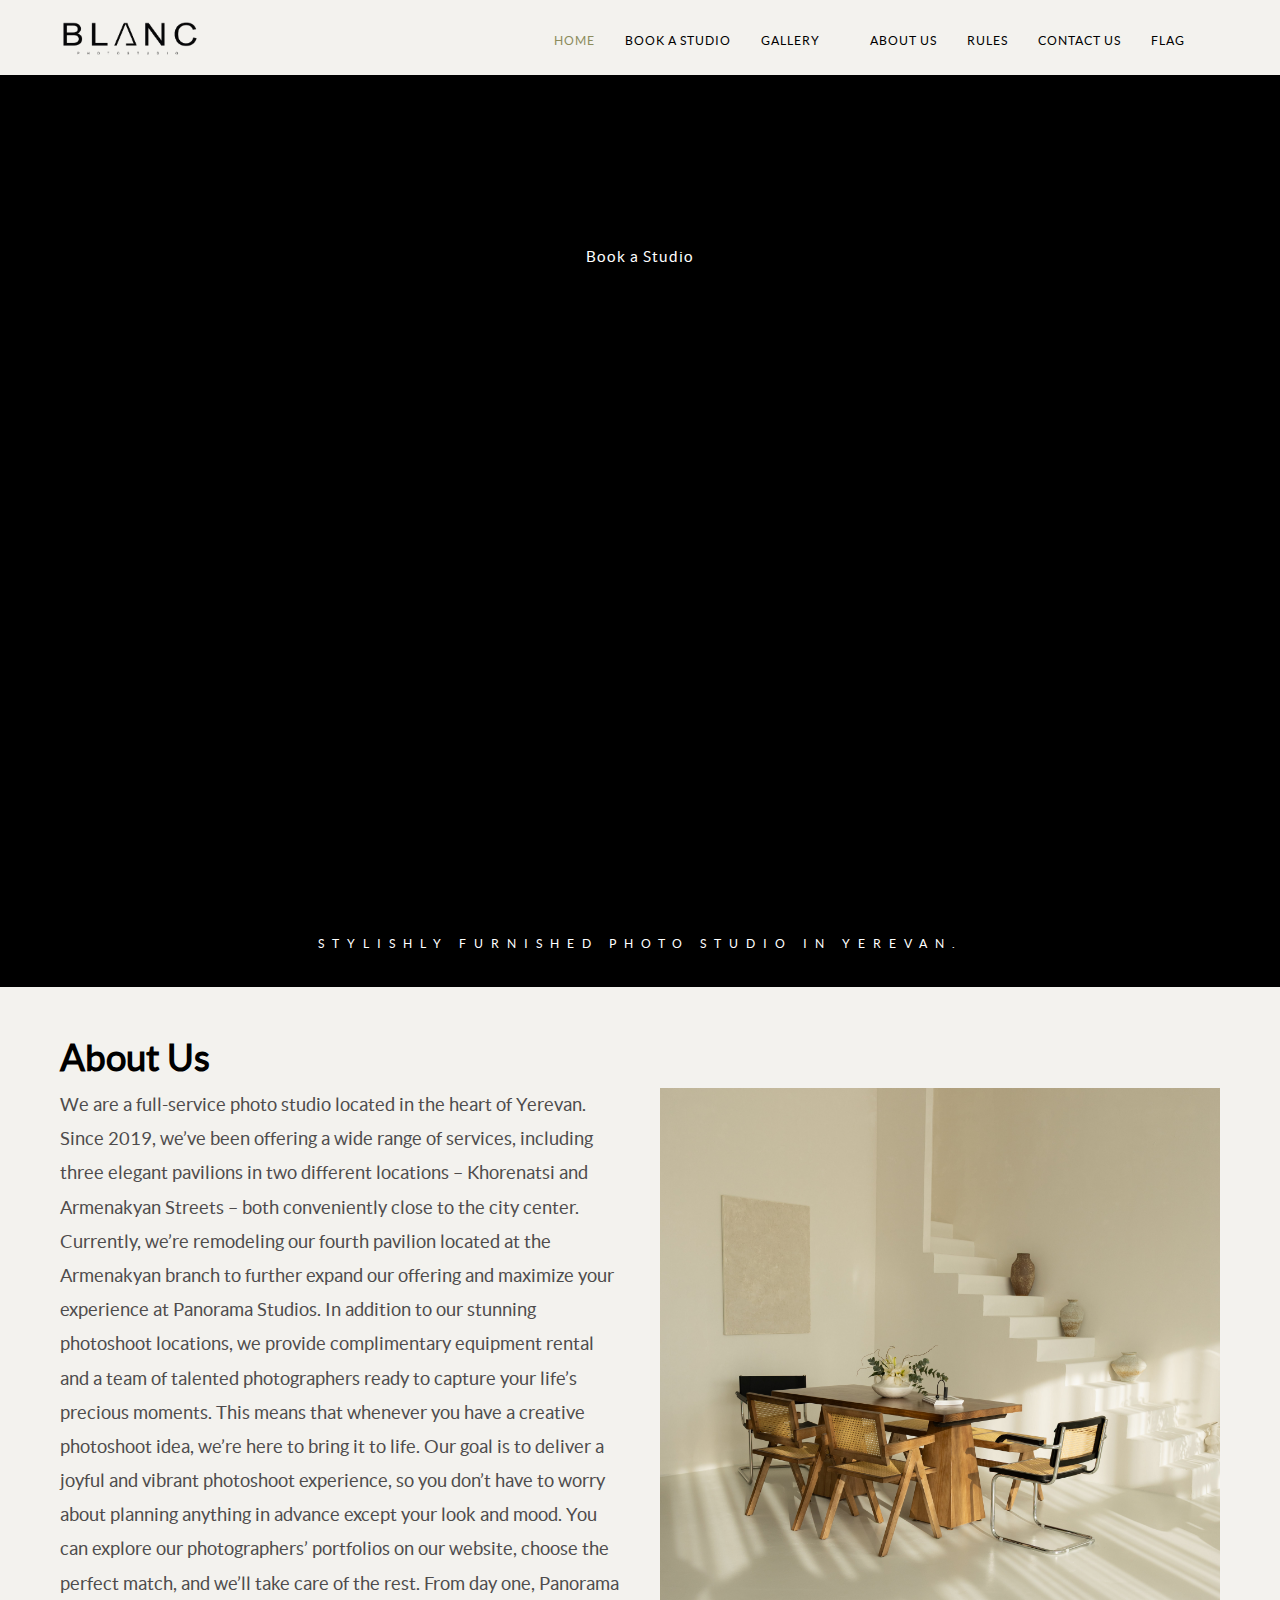
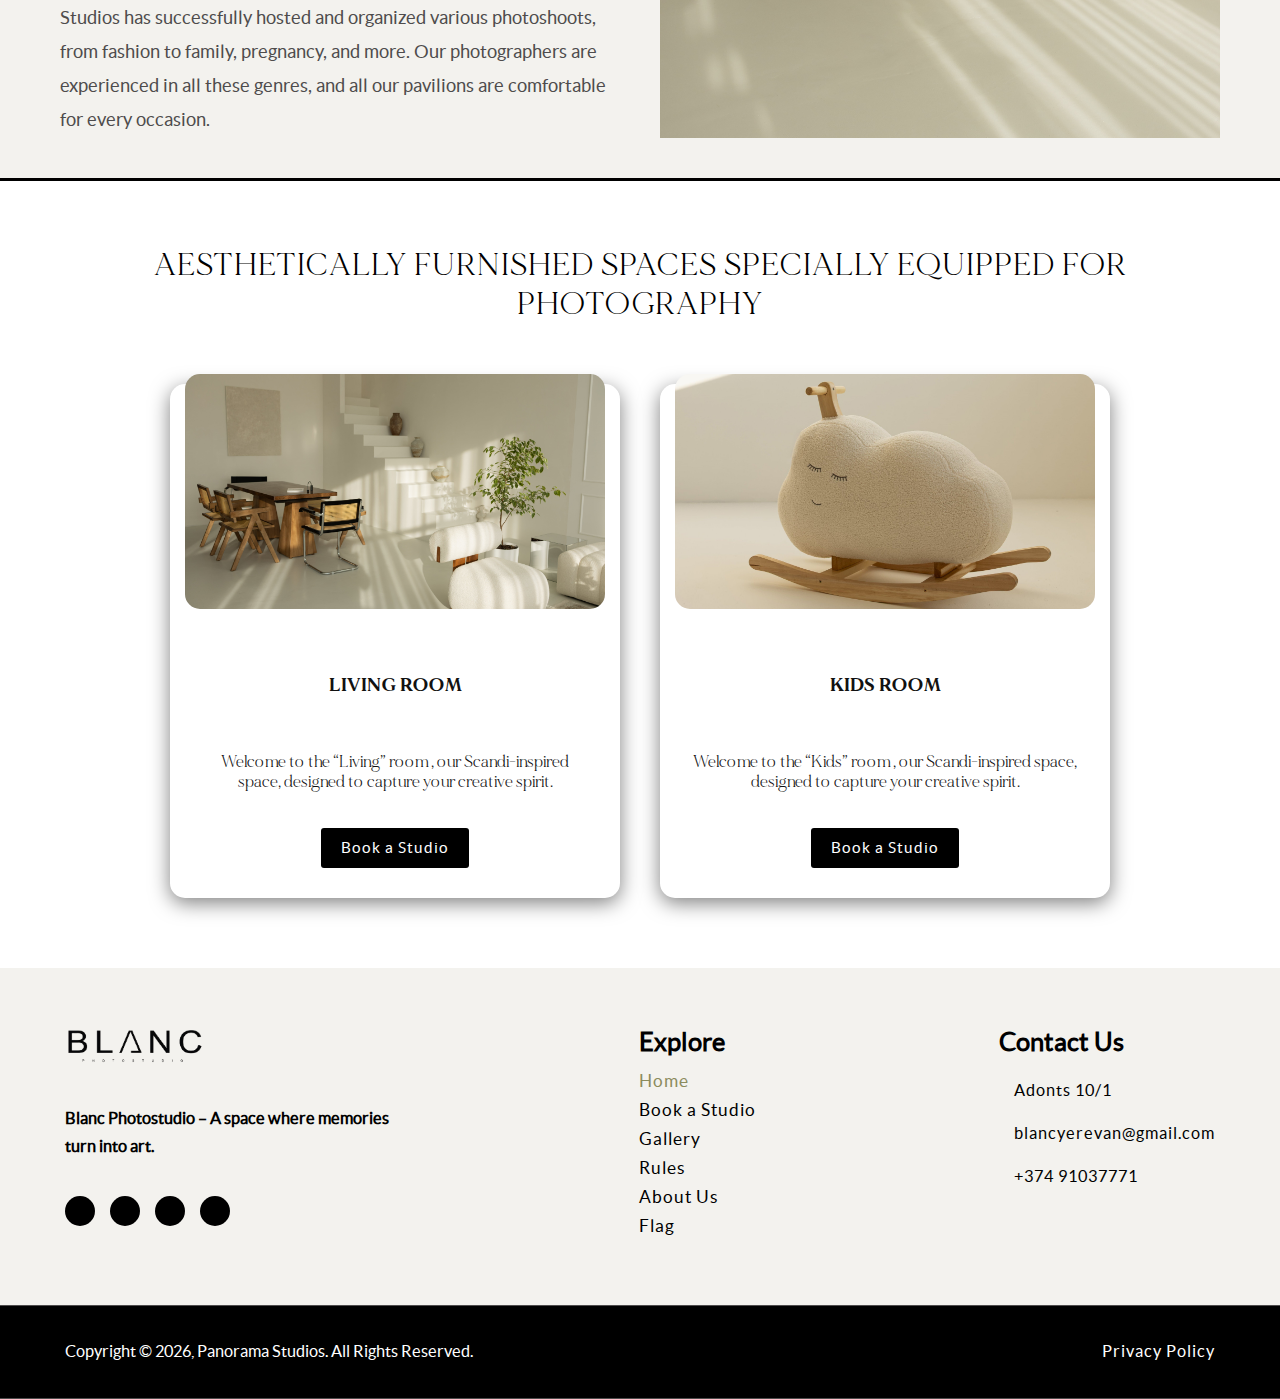
==== studio1/index.html @ a1f5270f "update" ====
<!DOCTYPE html>
<html lang="en">

<head>
  <meta charset="UTF-8">
  <meta name="viewport" content="width=device-width, initial-scale=1.0">
  <link rel="icon" type="image/png" href="Img/favicon-96x96.png" sizes="96x96" />
<link rel="icon" type="image/svg+xml" href="Img/favicon.svg" />
<link rel="icon" href="Img/favicon.ico" />
<link rel="shortcut icon" href="Img/logo.jpeg" type="image/x-icon">
<link rel="apple-touch-icon" sizes="180x180" href="Img/apple-touch-icon.png" />
<link rel="manifest" href="Img/site.webmanifest" />
  <link rel="stylesheet" href="https://cdnjs.cloudflare.com/ajax/libs/font-awesome/6.6.0/css/all.min.css"
    integrity="sha512-Kc323vGBEqzTmouAECnVceyQqyqdsSiqLQISBL29aUW4U/M7pSPA/gEUZQqv1cwx4OnYxTxve5UMg5GT6L4JJg=="
    crossorigin="anonymous" referrerpolicy="no-referrer" />
  <link rel="stylesheet" href="./Css/modal.css">
  <link rel="stylesheet" href="./Css/style.css">
  <link rel="stylesheet" href="./Css/media.css">
    <title>Blanc Studio</title>
</head>

<body>
  <header class="container-header">
    <div class="container container-header__container">
      <a class="logo" href="index.html">
        <img src="Img/logo-rm.png" alt="logo" width="200" height="35">
      </a>
      <nav class="navbar">
        <ul class="list-reset menu-ul">
          <li><a href="index.html" class="menu-link home"><span data-lang="arm">Գլխավոր</span><span
                data-lang="ru">Главная</span><span data-lang="en">Home</span></a></li>
          <li><a class="btn-reset modal-btn menu-link" data-graph-animation="custom" data-graph-path="first">
              <span data-lang="arm">Ամրագրել</span><span data-lang="ru">Забронировать Студию</span><span
                data-lang="en">Book a Studio</span></a></li>
          <div class="menu-link-hover" id="menu-link-hover">
            <div class="pavilions-a-i" id="pavilions-a-i">
              <a href="index.html#studios" class="menu-link menu-link-pavilions">
                <span data-lang="arm">Սրահներ</span><span data-lang="ru">Галерея</span><span
                  data-lang="en">Gallery</span>
                <i class="fa-solid fa-angle-down down" id="down"></i>
              </a>
              <i class="fa-solid fa-angle-down downmedia" id="downmediapavilions" onclick="myFunction()"></i>
            </div>
            <ul class="pavilions-content list-reset" id="pavilions-content">
              <li><a href="studio1.html" class="pavilions-services"><span
                    data-lang="arm">Լիվինգ ռում</span><span data-lang="ru">Living комната</span><span
                    data-lang="en">Living room</span></a>
              </li>
              <li><a href="studio2.html" class="pavilions-services"><span data-lang="arm">Կիդս ռում</span><span
                    data-lang="ru">Kids комната</span><span data-lang="en">Kids room</span></a></li>
            </ul>
          </div>
          </li>
          <li><a href="#about" class="menu-link">
              <span data-lang="arm">Մեր մասին</span><span data-lang="ru">О нас</span><span data-lang="en">About
                Us</span></a></li>
          <li><a href="rules.html" class="menu-link"><span data-lang="arm">Կանոններ</span><span
                data-lang="ru">Правила</span><span data-lang="en">Rules</span></a></li>
          <li>
          <li><a href="#contactus" class="menu-link">
              <span data-lang="arm">Կապ մեզ հետ</span><span data-lang="ru">Связаться с нами</span><span
                data-lang="en">Contact Us</span></a>
          </li>
          <li>
            <div class="menu-link-hover" id="menu-link-hover">
              <div class="flag-a-i" id="flag-a-i">
                <a href="#" class="menu-link menu-link-flag">
                  <span data-lang="arm">Լեզուն</span><span data-lang="ru">Флаг</span><span data-lang="en">Flag</span>
                  <i class="fa-solid fa-angle-down down" id="down"></i>
                </a>
                <i class="fa-solid fa-angle-down downmedia" id="downmediaflag" onclick="myFunction1()"></i>
              </div>
              <ul class="flag-content list-reset" id="flag-content">
                <li><a href="##lang=arm" class="flag" data-button-lang="arm"><img
                      src="https://upload.wikimedia.org/wikipedia/commons/thumb/2/2f/Flag_of_Armenia.svg/1200px-Flag_of_Armenia.svg.png"
                      width="30px" alt=""></a></li>
                <li><a href="##lang=en" class="flag" data-button-lang="en"><img
                      src="https://t4.ftcdn.net/jpg/00/80/93/13/360_F_80931362_hc7MvkgkjTUjOlnCXJjOASENuaYTNoxv.jpg"
                      width="30px" alt=""></a></li>
                <li><a href="##lang=ru" class="flag" data-button-lang="ru"><img
                      src="https://upload.wikimedia.org/wikipedia/en/thumb/f/f3/Flag_of_Russia.svg/1200px-Flag_of_Russia.svg.png"
                      width="30px" alt=""></a></li>
              </ul>
            </div>
          </li>
        </ul>
      </nav>
      <input type="checkbox" id="burger-checkbox" class="burger-checkbox">
      <label class="burger" id="burger" for="burger-checkbox"></label>
    </div>
  </header>
  <main>





















    <section class="home-section1">
      <div class="home-section1-container container">
        <div class="home-div-forsection1">
          <h2 class="home-div-forsection1__title">
            <span data-lang="en">Welcome to our bright and spacious photo studio</span>
            <span data-lang="arm">Բարի գալուստ մեր լուսավոր և ընդարձակ ֆոտոստուդիա</span>
            <span data-lang="ru">Добро пожаловать в нашу яркую и просторную фотостудию</span>
          </h2>
          <a href="#studios" class="section1-button button">
            <span data-lang="arm">Ամրագրել</span>
            <span data-lang="ru">Забронировать Студию</span>
            <span data-lang="en">Book a Studio</span>
          </a>
        </div>
      </div>
      <swiper-container style="--swiper-navigation-color: #fff; --swiper-pagination-color: #fff" class="mySwiper"
        speed="1000" parallax="true" pagination="true" pagination-clickable="true" loop="true" autoplay="true">
        <div slot="container-start" class="parallax-bg" data-swiper-parallax="-23%"></div>

        <swiper-slide>
          <img class="home-section1__img" src="Img/header_background_img-min.jpg" alt="">
        </swiper-slide>
        <swiper-slide>
          <img class="home-section1__img" src="Img/hero-bg2-min.jpg" loading="lazy" alt="">
        </swiper-slide>
        <swiper-slide>
          <img class="home-section1__img" src="Img/ampik-new-cut2.jpg" loading="lazy" alt="">
        </swiper-slide>
      </swiper-container>
    </section>
    <section class="home-section3">
      <div class="home-section3-container container" id="home-section3-container">
        <div class="home-div-forsection3">
          <h3>
            <span data-lang="en">Stylishly furnished photo studio in Yerevan.</span>
            <span data-lang="arm">Նորաոճ կահավորված ֆոտոստուդիա Երևանում</span>
            <span data-lang="ru">Бесконечные возможности с самой красивой дизайнерской мебелью.</span>
          </h3>
        </div>
      </div>
    </section>
    <section class="aboutus-section3" id="about">
      <div class="aboutus-section3-container container" id="aboutus-section3-container">
        <div class="aboutus-div-forsection3" id="aboutus-div-forsection3">
          <h3><span data-lang="en">About Us</span> <span data-lang="arm">Մեր մասին</span> <span data-lang="ru">О
              нас</span></h3>
          <div class="aboutus-section3__content">
            <p class="text aboutus-section3-text">
              <span data-lang="en">We are a full-service photo studio located in the heart of Yerevan. Since 2019, we’ve
                been offering a wide range of services, including three elegant pavilions in two different locations –
                Khorenatsi and Armenakyan Streets – both conveniently close to the city center. Currently, we’re
                remodeling our fourth pavilion located at the Armenakyan branch to further expand our offering and
                maximize your experience at Panorama Studios. In addition to our stunning photoshoot locations, we
                provide
                complimentary equipment rental and a team of talented photographers ready to capture your life’s
                precious
                moments. This means that whenever you have a creative photoshoot idea, we’re here to bring it to life.
                Our
                goal is to deliver a joyful and vibrant photoshoot experience, so you don’t have to worry about planning
                anything in advance except your look and mood. You can explore our photographers’ portfolios on our
                website, choose the perfect match, and we’ll take care of the rest. From day one, Panorama Studios has
                successfully hosted and organized various photoshoots, from fashion to family, pregnancy, and more. Our
                photographers are experienced in all these genres, and all our pavilions are comfortable for every
                occasion.</span>
              <span data-lang="arm">Մենք ամբողջական ծառայություններ առաջարկող լուսանկարչական ստուդիա ենք, որը գտնվում է
                Երևանի կենտրոնում: 2019-ից մենք առաջարկում ենք ծառայությունների լայն տեսականի, այդ թվում՝ երեք էլեգանտ
                պավիլյոններ երկու տարբեր վայրերում՝ Խորենացի և Արմենակյան փողոցներում՝ երկուով էլ շատ մոտ կենտրոնին:
                Այժմ
                մենք նորոգում ենք մեր չորրորդ պավիլյոնը, որը գտնվում է Արմենակյան մասնաճյուղում, մեր ծառայությունների
                ընդլայնման և Panorama Studios-ում ձեր փորձառությունը առավելագույնի հասցնելու նպատակով: Դիտման վայրերի
                կողքին մենք տրամադրում ենք անվճար սարքավորումների վարձույթ և տաղանդավոր լուսանկարիչների թիմ, պատրաստ
                capturing ձեր կյանքի անգնահատելի պահերը: Սա նշանակում է, որ երբեք ստեղծագործական լուսանկարչական գաղափար
                ունեք, մենք այստեղ ենք այն կյանքի կոչելու համար: Մեր նպատակն է տրամադրել ուրախ և գունագեղ լուսանկարչական
                փորձ՝ այնպես, որ նախապես պլանավորելու ոչինչ չպետք է լինի բացի ձեր տեսքից և տրամադրությունից: Դուք կարող
                եք
                ուսումնասիրել մեր լուսանկարիչների պորտֆոլիոներն մեր կայքում, ընտրել կատարյալ համընթացը, և մենք հոգ
                կտանենք
                մնացածի մասին: Panorama Studios-ը, առաջին օրվանից սկսած, հաջողությամբ կազմակերպել է տարբեր
                լուսանկարահանումներ՝ ֆեշնից մինչ ընտանիք, հղիություն և ավելին: Մեր լուսանկարիչները փորձառու են բոլոր այս
                ժանրերում, և մեր բոլոր պավիլյոնները հարմարավետ են յուրաքանչյուր առիթի համար.</span>
              <span data-lang="ru">Мы — фотостудия полного цикла, расположенная в самом сердце Еревана. С 2019 года мы
                предлагаем широкий спектр услуг, включая три элегантных павильона в двух разных местах — на улицах
                Хоренатси и Армэнакияна — оба из которых находятся в удобной близости от центра города. В настоящее
                время
                мы реконструируем наш четвертый павильон, расположенный в филиале на Армэнакияне, чтобы еще больше
                расширить наши предложения и максимально улучшить ваш опыт в Panorama Studios. Помимо наших потрясающих
                локаций для фотосессий, мы предоставляем бесплатную аренду оборудования и команду талантливых
                фотографов,
                готовых запечатлеть важные моменты вашей жизни. Это означает, что когда у вас возникнет творческая идея
                для фотосессии, мы готовы воплотить ее в жизнь. Наша цель — предоставить радостный и яркий опыт
                фотосессии, чтобы вам не нужно было беспокоиться о планировании всего заранее, кроме вашего внешнего
                вида
                и настроения. Вы можете просмотреть портфолио наших фотографов на нашем сайте, выбрать идеального
                кандидата, а мы позаботимся обо всем остальном. С самого первого дня Panorama Studios успешно проводила
                и
                организовывала различные фотосессии — от модных съемок до семейных, беременности и других. Наши
                фотографы
                опытны во всех этих жанрах, и все наши павильоны комфортны для любого случая.</span>
            </p>
            <div class="aboutus-section3__img-box"><img class="aboutus-section3__img" loading="lazy"
                src="Img/about-bg-min2.jpg" alt="">
            </div>

          </div>
        </div>
      </div>
    </section>
    <!-- Բարի գալուստ «Kids» սենյակ՝ մեր սկանդինավյան ոճով ներշնչված տարածք, որը նախատեսված է ձեր փոքրիկի կյանքի ամենաքաղցր պահերը հավերժացնելու համար: «Kids» սենյակը սկանդինավյան դիզայնի սկզբունքներից է ներշնչված՝ համադրելով ֆունկցիոնալությունը, պարզությունը և էսթետիկան։ Սենյակը 50 քմ է, առաստաղի բարձրությունը մինչև 4,5 մետր, ինչը թույլ է տալիս, որ ստուդիան լցվի բնական լույսով։ Բնական լույսով լուսանկարահանման համար իդեալական ժամերն են առավոտյան 10:30-ից մինչև երեկոյան 17:30 Սենյակը համալրված է տարբեր դեկորներով, աքսեսուարներով, փոքր սեղաններով և աթոռներով, որոնք հեշտությամբ կարելի է վերադասավորել՝ ստեղծելու յուրահատուկ ֆոտոզոնաներ։ «Kids» սենյակը հիանալի վայր է երեխայի կյանքի կարևոր պահերը, ծննդյան տարեդարձները և ընտանեկան լուսանկարահանումները հավերժացնելու համար։ Տարածքը նաև հիանալի վայր է մարկետփլեյս խանութների համար, որտեղ կարող են լուսանկարել երեխաների հագուստ, խաղալիքներ ու աքսեսուարներ։ Այստեղ ձեր փոքրիկը կզգա իրեն ինչպես տանը՝ իր ննջասենյակում: Մենք սպասում ենք ձեզ մեր հեքիաթային աշխարհում, որտեղ կախարդանք արդեն Ձեզ է սպասում։ Խաղն արդեն սկսված է։ -->
    <section class="studios" id="studios">
      <div class="container">
        <h2 class="studios__title">
          <span data-lang="en">Aesthetically furnished spaces specially equipped for photography</span>
          <span data-lang="ru">Уникальные фотостудии</span>
          <span data-lang="arm">Վարձակալեք լուսավոր և խաղաղ ֆոտոստուդիա</span>
        </h2>
        <div class="home-studios" id="home-studios">
          <div class=card>
            <div class=image>
              <img src="Img/hero-bg2-min.jpg" loading="lazy" alt="" height="200">
            </div>
            <div class=content>
              <h3>
                <span data-lang="en">LIVING ROOM</span>
                <span data-lang="ru">Ливинг Рум</span>
                <span data-lang="arm">ԼԻՎԻՆԳ ՌՈՒՄ</span>
              </h3>
              <p>
                <span data-lang="en">Welcome to the “Living” room , our Scandi-inspired space, designed to capture your
                  creative spirit.</span>
                <span data-lang="ru">Добро пожаловать в “Гостиную” комнату, наша Скандинавская студия, предназначенная
                  для
                  захвата вашего креативного духа.</span>
                <span data-lang="arm">
                  «Լիվինգ ռումը» 110 քառակուսի մետր սկանդինավյան և ժամանակակից ոճով սենյակ է՝ մեծ, հարավ նայող
                  պատուհաններով ու 4.5 մետր բարձրությամբ առաստաղով։
                </span>
              </p>
              <a href="./studio1.html" target="_blank" class="section1-button button">
                <span data-lang="en">Book a Studio</span><span data-lang="ru">Забронировать Студию</span><span
                  data-lang="arm">Ամրագրել</span>
              </a>
            </div>
          </div>
          <div class=card>
            <div class=image>
              <img src="Img/ampik-new-cut-min.jpg" loading="lazy" alt="" height="200">
            </div>
            <div class=content>
              <h3>
                <span data-lang="en">KIDS ROOM</span><span data-lang="ru">Детская комната</span><span
                  data-lang="arm">ՔԻԴՍ ՌՈՒՄ</span>
              </h3>
              <p>
                <span data-lang="en">Welcome to the “Kids” room , our Scandi-inspired space, designed to capture your
                  creative spirit.</span>
                <span data-lang="ru">Добро пожаловать в “Детскую” комнату, наша Скандинавская студия, предназначенная
                  для
                  захвата вашего креативного духа.</span>
                <span data-lang="arm">
                  Բարի գալուստ «Kids ռում»՝ մեր սկանդինավյան ոճով ներշնչված տարածք, որը նախատեսված է ձեր փոքրիկի կյանքի
                  ամենաքաղցր պահերը հավերժացնելու համար:
                </span>
              </p>
              <a href="./studio2.html" target="_blank" class="section1-button button">
                <span data-lang="en">Book a Studio</span><span data-lang="ru">Забронировать Студию</span><span
                  data-lang="arm">Ամրագրել</span>
              </a>
            </div>
          </div>
        </div>
      </div>
    </section>
  </main>
  <footer class="footer-top" id="contactus">
    <div class="container-footer container" id="container-footer">
      <div class="footer-content1">
        <a href="#">
          <img class="container-footer__logo logo" src="Img/logo-rm.png" loading="lazy" alt="" width="200" height="35">
        </a>
        <div class="text footer-text" id="footer-text">
          <p>
            <span data-lang="en">Blanc Photostudio – A space where memories turn into art.</span>
            <span data-lang="ru">Арендуйте светлую и уютную фотостудию от Blanc. Стильная дизайнерская мебель и
              комфортная атмосфера. Бронируйте онлайн прямо сейчас.</span>
            <span data-lang="arm">Բլանկ ֆոտոստուդիա – տարածք, որտեղ հիշողությունները վերածվում են արվեստի</span>
          </p>
        </div>
        <div class="footer-icons" id="footer-icons">
                    <div class="social-icons"><a target="_blank" href="https://www.facebook.com/blancPhotostudio?mibextid=wwXIfr&rdid=IRGBv2bpLArvaAYT&share_url=https%3A%2F%2Fwww.facebook.com%2Fshare%2F15zSyLHVTD%2F%3Fmibextid%3DwwXIfr#"><i class="fa-brands fa-facebook socialmedia"></i></a></div>
          <div class="social-icons"><a target="_blank" href="https://www.instagram.com/blancphotostudio.am/?igsh=MWFsaHY2bDZmajM4YQ%3D%3D#"><i class="fa-brands fa-instagram socialmedia-instagram"></i></a></div>
          <div class="social-icons"><a href="tel:+37491037771"><i class="fa-solid fa-phone socialmedia"></i></a></div>
          <div class="social-icons"><a href="mailto:blancyerevan@gmail.com"><i class="fa-solid fa-envelope socialmedia"></i></a></div>
        </div>
      </div>

      <div class="footer-content2">
        <h3 class="footer-title">
          <span data-lang="en">Explore</span><span data-lang="arm">Արժե տեսնել</span><span data-lang="ru">Ссылки</span>
        </h3>
        <ul class="list-reset">
          <li><a href="index.html" class="menu-link home">
              <span data-lang="en">Home</span><span data-lang="arm">Գլխավոր</span><span data-lang="ru">Главная</span>
            </a>
          </li>
          <li><a data-graph-path="first" data-graph-animation="custom" class="menu-link">
              <span data-lang="en">Book a Studio</span><span data-lang="ru">Забронировать Студию</span><span
                data-lang="arm">Ամրագրում</span>
            </a></li>
          <li>
            <div class="menu-link-hover" id="menu-link-hover">
              <div class="pavilions-a-i" id="pavilions-a-i">
                <a href="" class="menu-link menu-link-pavilions">
                  <span data-lang="en">Gallery</span>
                  <span data-lang="arm">Սրահներ</span>
                  <span data-lang="ru">Галерея</span>
                  <i class="fa-solid fa-angle-down down" id="down"></i>
                </a>
                <i class="fa-solid fa-angle-down downmedia" id="downmediapavilions" onclick="myFunction()"></i>
              </div>
              <ul class="pavilions-content list-reset" id="pavilions-content">
                <li><a href="studio1.html" class="pavilions-services"><span
                      data-lang="arm">Լիվինգ ռում</span><span data-lang="ru">Living комната</span><span
                      data-lang="en">Living room</span></a>
                </li>
                <li><a href="studio2.html" class="pavilions-services"><span data-lang="arm">Կիդս ռում</span><span
                      data-lang="ru">Kids комната</span><span data-lang="en">Kids room</span></a></li>
              </ul>
            </div>
          </li>
          <li><a href="rules.html" class="menu-link">
              <span data-lang="en">Rules</span><span data-lang="arm">Կանոններ</span><span data-lang="ru">Правила</span>
            </a>
          </li>
          <li><a href="#about" class="menu-link">
              <span data-lang="en">About Us</span><span data-lang="ru">О нас</span><span data-lang="arm">Մեր
                մասին</span>
            </a></li>
          <li>
            <div class="menu-link-hover" id="menu-link-hover">
              <div class="flag-a-i" id="flag-a-i">
                <a class="menu-link menu-link-flag">
                  <span data-lang="en">Flag</span><span data-lang="arm">Լեզուն</span><span data-lang="ru">Флаг</span>

                  <i class="fa-solid fa-angle-down down" id="down"></i>
                </a>
                <i class="fa-solid fa-angle-down downmedia" id="downmediaflag" onclick="myFunction1()"></i>
              </div>
              <ul class="flag-content list-reset" id="flag-content">
                <li><a href="##lang=arm" class="flag" data-button-lang="arm"><img
                      src="https://upload.wikimedia.org/wikipedia/commons/thumb/2/2f/Flag_of_Armenia.svg/1200px-Flag_of_Armenia.svg.png"
                      width="30px" alt=""></a></li>
                <li><a href="##lang=en" class="flag" data-button-lang="en"><img
                      src="https://t4.ftcdn.net/jpg/00/80/93/13/360_F_80931362_hc7MvkgkjTUjOlnCXJjOASENuaYTNoxv.jpg"
                      width="30px" alt=""></a></li>
                <li><a href="##lang=ru" class="flag" data-button-lang="ru"><img
                      src="https://upload.wikimedia.org/wikipedia/en/thumb/f/f3/Flag_of_Russia.svg/1200px-Flag_of_Russia.svg.png"
                      width="30px" alt=""></a></li>
              </ul>
            </div>
          </li>
        </ul>
      </div>
      <div class="footer-content2">
        <h3 class="footer-title">
          <span data-lang="en">Contact Us</span><span data-lang="arm">Կապ մեզ հետ</span><span data-lang="ru">Связаться с
            нами</span>
        </h3>
        <ul class="list-reset">
          <li class="footer-lists"><a href="#"><i class="fa-solid fa-location-dot contacticons"></i>Adonts 10/1</a></li>
          <li class="footer-lists"><a href="mailto:blancyerevan@gmail.com"><i
                class="fa-solid fa-envelope contacticons"></i>blancyerevan@gmail.com</a></li>
          <li class="footer-lists"><a href="tel:+37491037771"><i class="fa-solid fa-phone contacticons"></i>+374
              91037771</a></li>

        </ul>
      </div>
    </div>
  </footer>

  <footer class="footer-bottom">
    <div class="container-deepfooter container">
      <p>Copyright © <span class="copyright" id="copyright"></span>, Panorama Studios. All Rights Reserved.</p>
      <p> <a>Privacy Policy</a></p>
    </div>
  </footer>
  <div class="graph-modal">
    <div class="graph-modal__container" role="dialog" aria-modal="true" data-graph-target="first">
      <button class="btn-reset graph-modal__close js-modal-close" aria-label="Закрыть модальное окно"></button>
      <div class="graph-modal__content">
        <h1>barev ARA</h1>
      </div>
    </div>
  </div>
  <script src="./js/modal.js"></script>
  <script src="https://cdn.jsdelivr.net/npm/swiper@11/swiper-element-bundle.min.js"></script>
  <script src="./js/script.js"></script>

</body>

</html>
---- studio1/Css/modal.css ----
html {
  box-sizing: border-box;
}

*,
*::before,
*::after {
  box-sizing: inherit;
}

.disable-scroll {
  position: relative;
  overflow: hidden;
  height: 100vh;
  position: fixed;
  left: 0;
  top: 0;
  width: 100%;
}

.graph-modal {
  --transition-time: 0.3s;
  position: fixed;
  inset: 0;
  z-index: 1000;
  display: flex;
  padding: 30px 0;
  background-color: rgba(0, 0, 0, 0.7);
  cursor: pointer;
  overflow-y: auto;
  overflow-x: hidden;
  opacity: 0;
  visibility: hidden;
  transition: opacity var(--transition-time), visibility var(--transition-time);
}

.graph-modal__container {
  position: relative;
  width: 1000px;
  margin: auto;
  display: block;
  background-color: #fff;
  border-radius: 10px;
  padding: 20px;
  cursor: default;
  display: none;
}

@media (max-width: 1024px) {
  .graph-modal__container {
    width: 90%;
  }
}

.graph-modal__close {
  position: absolute;
  right: 10px;
  top: 10px;
  border: none;
  padding: 0;
  width: 20px;
  height: 20px;
  background-color: transparent;
  background-image: url("data:image/svg+xml,%3Csvg version='1.1' id='Capa_1' xmlns='http://www.w3.org/2000/svg' xmlns:xlink='http://www.w3.org/1999/xlink' x='0px' y='0px' viewBox='0 0 512.001 512.001' style='enable-background:new 0 0 512.001 512.001;' xml:space='preserve'%3E%3Cg%3E%3Cg%3E%3Cpath d='M284.286,256.002L506.143,34.144c7.811-7.811,7.811-20.475,0-28.285c-7.811-7.81-20.475-7.811-28.285,0L256,227.717 L34.143,5.859c-7.811-7.811-20.475-7.811-28.285,0c-7.81,7.811-7.811,20.475,0,28.285l221.857,221.857L5.858,477.859 c-7.811,7.811-7.811,20.475,0,28.285c3.905,3.905,9.024,5.857,14.143,5.857c5.119,0,10.237-1.952,14.143-5.857L256,284.287 l221.857,221.857c3.905,3.905,9.024,5.857,14.143,5.857s10.237-1.952,14.143-5.857c7.811-7.811,7.811-20.475,0-28.285 L284.286,256.002z'/%3E%3C/g%3E%3C/g%3E%3C/svg%3E%0A");
  cursor: pointer;
}

.graph-modal.is-open {
  opacity: 1;
  visibility: visible;
  transition: opacity var(--transition-time), visibility var(--transition-time);
}

.graph-modal__container.graph-modal-open {
  display: block;
}

.fade {
  opacity: 0;
  transition: opacity var(--transition-time);
}

.fade.animate-open {
  opacity: 1;
  transition: opacity var(--transition-time);
}

.fadeInUp {
  opacity: 0;
  transform: translateY(-100px);
  transition: transform var(--transition-time), opacity var(--transition-time);
}

.fadeInUp.animate-open {
  opacity: 1;
  transform: translateY(0);
  transition: transform var(--transition-time), opacity var(--transition-time);
}
---- studio1/Css/style.css ----
@font-face {
  font-family: "Made Mirage";
  src: url(../fonts/MADE\ Mirage\ Thin.woff2) format("woff2");
  font-weight: 300;
  font-style: normal;
  font-display: swap;
}

@font-face {
  font-family: "Lato";
  src: url(../fonts/lato-regular.woff2) format("woff2");
  font-weight: 400;
  font-style: normal;
  font-display: swap;
}

@font-face {
  font-family: "Made Mirage";
  src: url(../fonts/MADE\ Mirage\ Regular.woff2) format("woff2");
  font-weight: 400;
  font-style: normal;
  font-display: swap;
}

@font-face {
  font-family: "Made Mirage";
  src: url(../fonts/MADE\ Mirage\ Medium.woff2) format("woff2");
  font-weight: 500;
  font-style: normal;
  font-display: swap;
}

@font-face {
  font-family: "Made Mirage";
  src: url(../fonts/MADE\ Mirage\ Bold.woff2) format("woff2");
  font-weight: 700;
  font-style: normal;
  font-display: swap;
}

@font-face {
  font-family: "Made Mirage";
  src: url(../fonts/MADE\ Mirage\ Black.woff2) format("woff2");
  font-weight: 900;
  font-style: normal;
  font-display: swap;
}

@import url(./modal.css);

[data-lang="arm"],
[data-lang="ru"] {
  display: none;
}

html {
  box-sizing: border-box;
  height: 100%;
  font-family: "Made Mirage", sans-serif;
  font-weight: 400;
  scroll-behavior: smooth;
  scroll-padding-top: 75px;
}

.home,
.services,
.pavilions,
.bookastudio,
.aboutus,
.contactus,
.myaccount {
  color: rgb(140, 140, 93);
}

body {
  height: 100%;
  margin: 0;
  background-color: #fff;
}

img {
  max-width: 100%;
  object-fit: cover;
}

a {
  font-family: "Lato", sans-serif;
  text-decoration: none;
  color: #000;
  font-weight: 300;
  letter-spacing: 1px;
}

.list-reset {
  list-style: none;
  padding: 0;
  margin: 0;
}

.button-reset {
  padding: 0;
  border: none;
  background: transparent;
  cursor: pointer;
}

h1 {
  position: absolute;
  width: 1px;
  height: 1px;
  margin: -1px;
  border: 0;
  padding: 0;

  white-space: nowrap;
  clip-path: inset(100%);
  clip: rect(0 0 0 0);
  overflow: hidden;
}

.text {
  margin: 0;
  color: #000000;
  font-size: 16px;
  font-weight: 400;
  line-height: 28px;
}

.button {
  /* max-width: 250px; */
  border: none;
  background: #000;
  color: rgb(255, 255, 255);
  font-size: 15px;
  line-height: 20px;
  border-radius: 3px;
  padding: 10px 20px;
}

.button:hover {
  transform: scale(1.1);
  transition: transform .3s;
}

.container {
  max-width: 1190px;
  padding: 0 15px;
  margin: 0 auto;
}

/*-------header---------*/

.container-header {
  position: fixed;
  z-index: 100;
  left: 0;
  right: 0;
  width: 100%;
  padding: 20px 0;
  background: #F3F2EE;
}

.container-header__container {
  display: flex;
  justify-content: space-between;
  align-items: center;
  gap: 30px;
}

.logo {
  position: relative;
  left: -30px;
  height: 35px;
}

.logo img {
  height: 35px;
}
.pavilions-a-i a,
.flag-a-i a {
  display: flex;
  align-items: center;
}
.header-logo {
  background-image: url(../Img/logo-rm.png);
  width: 200px;
  height: 35px;
  background-repeat: no-repeat;
  background-size: cover;

}

.navbar {
  display: flex;
  gap: 60px;
  z-index: 5;
}

.navbar a {
  font-size: 12px;
  text-transform: uppercase;
}

.menu-ul {
  display: flex;
  justify-content: space-between;
  margin-top: 5px;
}

.menu-link {
  display: block;
  padding: 0px 15px;
  font-size: 17px;
  cursor: pointer;
}

.menu-link-pavilions,
.menu-link-flag {
  display: flex;
}

.footer-content2 .menu-link {
  padding-bottom: 10px;
}

.menu-link:hover {
  color: rgb(140, 140, 93);
}

.pavilions-content,
.flag-content {
  display: none;
  position: absolute;
  background-color: #f9f9f9;
  width: 190px;
  box-shadow: 0px 8px 16px 0px rgba(0, 0, 0, 0.2);
  z-index: 1;
}

.pavilions-content a,
.flag-content a {
  color: black;
  padding: 12px 16px;
  text-decoration: none;
  display: block;
  text-align: left;
  border-bottom: 1px solid rgb(78, 76, 76);
}

.flag-content li:last-child {
  display: none;
}

.down {
  padding-left: 20px;
}

.downmedia {
  display: none;
}

.pavilions-content a:hover {
  color: rgb(140, 140, 93);
}

.menu-link-hover:hover .pavilions-content {
  display: block;
  color: rgb(140, 140, 93);
}

.menu-link-pavilions,
.menu-link-flag {
  position: relative;
}

.menu-link-hover:hover .flag-content {
  display: block;
}

footer {
  color: #fff;
  border-bottom: 1px solid rgb(78, 76, 76);
}

.footer-top {
  background-color: #F3F2EE;
}

.footer-bottom {
  background-color: #000;

  a {
    color: #fff;
  }
}

footer a {
  color: #000;
}

footer .menu-link {
  padding: 0;
}

.container-footer {
  padding: 60px 20px;
  display: flex;
  justify-content: space-between;
  flex-wrap: wrap;
  gap: 20px;
  color: #000;
}

.footer-text {
  color: #000;
  font-weight: bold;
  padding: 20px 0px;
  font-family: "Lato";
}


.footer-icons {
  max-width: 180px;
  display: grid;
  justify-content: space-between;
  grid-template-columns: 1fr 1fr 1fr 1fr;
}

.social-icons {
  width: 30px;
  height: 30px;
  border-radius: 50%;
  background-color: #000;
  color: #fff
}

.social-icons a {
  color: #fff;
}

.socialmedia {
  padding: 7px;
}

.socialmedia-instagram {
  padding: 7.5px;
}

.footer-content2,
.footer-content1 {
  max-width: 330px;
}

.footer-title {
  margin-top: 0px;
  margin-bottom: 15px;
  font-size: 25px;
  font-family: "Lato";
}

.footer-lists {
  color: rgb(255, 255, 255);
  padding: 10px 0px;

  a {
    display: inline-flex;
    gap: 10px;
  }
}


.contacticons {
  padding-right: 5px;
}

/*------deepfooter-----------*/
.container-deepfooter {
  padding: 20px 20px;
  display: flex;
  justify-content: space-between;
}

.container-deepfooter p:first-child {
  font-family: "Lato";
}

.container-deepfooter a:hover {
  color: rgb(14, 81, 159);
}

/*---------burger---------*/
.burger-checkbox {
  position: absolute;
  visibility: hidden;
}

.burger {
  cursor: pointer;
  display: none;
  position: relative;
  border: none;
  background: transparent;
  width: 40px;
  height: 26px;
}

.burger::before,
.burger::after {
  content: '';
  left: 0;
  position: absolute;
  display: block;
  width: 100%;
  height: 4px;
  border-radius: 10px;
  background: #000;
}

.burger::before {
  top: 0;
  box-shadow: 0 11px 0 #000;
  transition: box-shadow .3s .15s, top .3s .15s, transform .3s;
}

.burger::after {
  bottom: 0;
  transition: bottom .3s .15s, transform .3s;
}

.burger-checkbox:checked+.burger::before {
  top: 11px;
  transform: rotate(45deg);
  box-shadow: 0 6px 0 rgba(0, 0, 0, 0);
  transition: box-shadow .15s, top .3s, transform .3s .15s;
}

.burger-checkbox:checked+.burger::after {
  bottom: 11px;
  transform: rotate(-45deg);
  transition: bottom .3s, transform .3s .15s;
}

/*------------home-section1------------*/

.home-section1 {
  position: relative;
  display: flex;
  align-items: start;
  width: 100%;
  height: 100vh;
  padding-top: 75px;
}

/* SLIDER HEADER SHOW */
swiper-container {
  position: absolute;
  inset: 0;
  /* z-index: -1; */
  background: #000;
  padding-top: 75px;
}

swiper-slide {
  position: relative;
  font-size: 18px;
  -webkit-box-sizing: border-box;
  box-sizing: border-box;
  padding: 40px 60px;
}

swiper-slide .home-section1__img {
  position: absolute;
  inset: 0;
  z-index: -1;
  width: 100%;
  height: 100%;
  object-fit: fill;
}

.parallax-bg {
  position: absolute;
  left: 0;
  top: 0;
  width: 130%;
  height: 100%;
  -webkit-background-size: cover;
  background-size: cover;
  background-position: center;
}

swiper-slide .title {
  font-size: 41px;
  font-weight: 300;
}

swiper-slide .subtitle {
  font-size: 21px;
}

swiper-slide .text {
  font-size: 14px;
  max-width: 400px;
  line-height: 1.3;
}


/* ***************** */


.home-section1-container {
  position: relative;
  display: flex;
  padding-top: 3%;
  justify-content: flex-end;
  z-index: 10;
}

.home-div-forsection4 {
  background-color: #000;
  color: #fff;
}

.home-div-forsection1__title {
  margin-bottom: 20px;
}

.home-div-forsection1 {
  max-width: 490px;
  display: flex;
  flex-direction: column;
}

h2 {
  font-weight: 400;
  font-size: 31px;
  letter-spacing: 1px;
  text-align: center;
  text-transform: uppercase;
}

.section1-button {
  display: block;
  margin: auto;
}

/*-------home-section2--------*/

.home-section2-container {
  padding: 70px 0;
  display: flex;
  justify-content: space-between;
}

.home-div-forsection2img {
  border-radius: 5px;
  background-image: url(../Img/panoramastudios-about-us.jpg);
  width: 550px;
  height: 500px;
  background-repeat: no-repeat;
  background-size: cover;
}

.home-div-forsection2 {
  max-width: 520px;
}

.home-section2-p1 {
  color: #EC4192;
  font-size: 17px;
  font-weight: 500;
}

.home-section2-p2 {
  color: rgb(78, 76, 76);
  font-size: 17px;
  padding: 10px 0 20px;
  line-height: 1.9;
}

.home-div-forsection2 h3 {
  font-size: 43px;
  padding: 10px 0;
  margin: 0;
}

.section2-button {
  cursor: pointer;
}

/*-----------------------section3---------------------*/
.home-section3 {
  background-color: #000;
  padding: 25px 0px;
}

.home-section3-container {
  display: flex;
  justify-content: center;
}

.home-div-forsection3 {
  max-width: 900px;
  display: flex;
  flex-direction: column;
}

.home-div-forsection3 h3 {
  font-family: "Lato", Sans-serif;
  font-size: 12px;
  font-weight: 400;
  text-transform: uppercase;
  letter-spacing: 8px;
  color: #fff;
  text-align: center;
}

.section3-button {
  margin: 0 auto;
  background-color: #fff;
  color: #000;
}

/*-----------------------section4---------------------*/

.home-section4-container {
  padding: 0px 10px;
  display: flex;
  flex-direction: column;
  justify-content: center;
  text-align: center;
}

.home-section4-container h2 {
  margin: 0;
}

.home-section4-container p {
  padding-bottom: 20px;
  font-size: 18px;
}



.home-studio {
  box-shadow: 0px 4px 15px 0px rgba(0, 0, 0, 0.3);
  border-radius: 5px;
  padding-bottom: 20px;
  margin-bottom: 20px;
}

.home-studio1img {
  background-image: url(https://www.cepagallery.org/wp-content/uploads/2020/08/cepa_gallery_photo_studio_product-scaled.jpg);
  border-top-left-radius: 5px;
  border-top-right-radius: 5px;
  width: 100%;
  height: 150px;
  background-repeat: no-repeat;
  background-size: cover;
}




.home-studios {
  display: flex;
  align-items: center;
  justify-content: center;
  gap: 20px;
}

.card {
  max-width: 450px;
  background-color: #fff;
  margin: 30px 10px;
  padding: 20px 15px;

  display: flex;
  flex-direction: column;
  box-shadow: 0 5px 20px rgba(0, 0, 0, 0.5);
  border-radius: 15px;
}

.card .image {
  position: relative;
  top: -30px;
  z-index: 1;
}

.card .image img {
  min-width: 100%;
  height: 235px;
  border-radius: 15px;
}

.card .content {
  display: flex;
  flex-direction: column;
  gap: 20px;
  padding: 10px 15px;
  color: #111;
  text-align: center;
}

.home-studio2img {
  background-image: url(../Img/Studio2.jpeg);
  border-top-left-radius: 5px;
  border-top-right-radius: 5px;
  width: 100%;
  height: 150px;
  background-repeat: no-repeat;
  background-size: cover;
}

.home-studio3img {
  background-image: url(../Img/Studio3.jpg);
  border-top-left-radius: 5px;
  border-top-right-radius: 5px;
  width: 100%;
  height: 150px;
  background-repeat: no-repeat;
  background-size: cover;
}

.home-studio4img {
  background-image: url(../Img/Studio4.jpg);
  border-top-left-radius: 5px;
  border-top-right-radius: 5px;
  width: 100%;
  height: 150px;
  background-repeat: no-repeat;
  background-size: cover;
}

.home-studio h3 {
  padding: 10px 0;
  margin: 0;
}

.home-studio h4 {
  padding: 10px 0;
  margin: 0;
  font-size: 18px;
  color: rgba(52, 52, 52);
}

.home-section4-list {
  font-size: 18px;
  padding: 20px 0;
  line-height: 2.5;
}

.home-section4-list i {
  font-size: 16px;
  color: #EC4192;
  padding-right: 10px;
}

.home-section4-button {
  border-radius: 25px;
  cursor: pointer;
}

/*-----------------------services------------------------*/
/*-----------------------services-section1------------------------*/
/* .services-section1 {
    background-image: url();
    background-repeat: no-repeat;
    background-size: cover;
} */

.services-section1-container {
  padding: 100px;
  display: flex;
  justify-content: center;
}

.services-div-forsection1 h2 {
  margin: 0;
  color: rgb(255, 255, 255);
}

#rules {
  display: flex;
  justify-content: center;
}

.go-corner {
  display: flex;
  align-items: center;
  justify-content: center;
  position: absolute;
  width: 32px;
  height: 32px;
  overflow: hidden;
  top: 0;
  right: 0;
  background-color: #00838d;
  border-radius: 0 4px 0 32px;
}

.go-arrow {
  margin-top: -4px;
  margin-right: -4px;
  color: white;
  font-family: courier, sans;
}

.card1 {
  display: block;
  position: relative;
  max-width: 262px;
  background-color: #f2f8f9;
  border-radius: 4px;
  padding: 32px 24px;
  margin: 12px;
  text-decoration: none;
  z-index: 0;
  overflow: hidden;

  &:before {
    content: "";
    position: absolute;
    z-index: -1;
    top: -16px;
    right: -16px;
    background: #00838d;
    height: 32px;
    width: 32px;
    border-radius: 32px;
    transform: scale(1);
    transform-origin: 50% 50%;
    transition: transform 0.25s ease-out;
  }

  &:hover:before {
    transform: scale(21);
  }
}

.card1:hover {
  p {
    transition: all 0.3s ease-out;
    color: rgba(255, 255, 255, 0.8);
  }

  h3 {
    transition: all 0.3s ease-out;
    color: #ffffff;
  }
}

.card2 {
  display: block;
  top: 0px;
  position: relative;
  max-width: 262px;
  background-color: #f2f8f9;
  border-radius: 4px;
  padding: 32px 24px;
  margin: 12px;
  text-decoration: none;
  z-index: 0;
  overflow: hidden;
  border: 1px solid #f2f8f9;

  &:hover {
    transition: all 0.2s ease-out;
    box-shadow: 0px 4px 8px rgba(38, 38, 38, 0.2);
    top: -4px;
    border: 1px solid #cccccc;
    background-color: white;
  }

  &:before {
    content: "";
    position: absolute;
    z-index: -1;
    top: -16px;
    right: -16px;
    background: #00838d;
    height: 32px;
    width: 32px;
    border-radius: 32px;
    transform: scale(2);
    transform-origin: 50% 50%;
    transition: transform 0.15s ease-out;
  }

  &:hover:before {
    transform: scale(2.15);
  }
}

.card3 {
  display: block;
  top: 0px;
  position: relative;
  max-width: 262px;
  background-color: #f2f8f9;
  border-radius: 4px;
  padding: 32px 24px;
  margin: 12px;
  text-decoration: none;
  overflow: hidden;
  border: 1px solid #f2f8f9;

  .go-corner {
    opacity: 0.7;
  }

  &:hover {
    border: 1px solid #00838d;
    box-shadow: 0px 0px 999px 999px rgba(255, 255, 255, 0.5);
    z-index: 500;
  }
}

.card3:hover {
  p {
    color: #00838d
  }

  .go-corner {
    transition: opactiy 0.3s linear;
    opacity: 1;
  }
}

.card4 {
  display: block;
  top: 0px;
  position: relative;
  max-width: 262px;
  background-color: #ffffff;
  border-radius: 4px;
  padding: 32px 24px;
  margin: 12px;
  text-decoration: none;
  overflow: hidden;
  border: 1px solid #cccccc;

  .go-corner {
    background-color: #00838d;
    height: 100%;
    width: 16px;
    padding-right: 9px;
    border-radius: 0;
    transform: skew(6deg);
    margin-right: -36px;
    align-items: start;
    background-image: linear-gradient(-45deg, #8F479A 1%, #DC2A74 100%);
  }

  .go-arrow {
    transform: skew(-6deg);
    margin-left: -2px;
    margin-top: 9px;
    opacity: 0;
  }

  &:hover {
    border: 1px solid #CD3D73;
  }

  h3 {
    margin-top: 8px;
  }
}

.card4:hover {
  .go-corner {
    margin-right: -12px;
  }

  .go-arrow {
    opacity: 1;
  }
}

/*-----------------------services-section2------------------------*/

.services-section2-container {
  display: flex;
  justify-content: space-between;
}

.services-section2-img {
  /* background-image: url(../Img/panoramastudios-about-us.jpg); */
  background-repeat: no-repeat;
  background-size: cover;
  border-radius: 10px;
  width: 600px;
  height: 300px;
  margin: 60px 0px;
}

/*------------------tab--------------*/


.services-section2-text {
  max-width: 550px;
  margin: 32px auto;
  background: #fff;
}

.tabbed {
  overflow-x: hidden;
  margin: 32px 0;
  padding-bottom: 16px;
}

.tabbed [type="radio"] {
  display: none;
}

.tabs {
  display: flex;
  align-items: stretch;
  list-style: none;
  padding: 0;
}

.tab>label {
  display: block;
  margin-bottom: -1px;
  padding: 12px 15px;
  border-top: none;
  border-bottom: 1px solid #fff;
  color: #EC4192;
  font-size: 18px;
  font-weight: 600;
  letter-spacing: 1px;
  cursor: pointer;
  transition: all 0.3s;
}

.tab-content {
  display: none;
  font-size: 18px;
  padding-left: 20px;
  color: rgb(78, 76, 76);
}

.tabbed [type="radio"]:nth-of-type(1):checked~.tabs .tab:nth-of-type(1) label,
.tabbed [type="radio"]:nth-of-type(2):checked~.tabs .tab:nth-of-type(2) label,
.tabbed [type="radio"]:nth-of-type(3):checked~.tabs .tab:nth-of-type(3) label {
  border-bottom-color: #EC4192;
  border-top: none;
  background: #fff;
}

.tabbed [type="radio"]:nth-of-type(1):checked~.tab-content:nth-of-type(1),
.tabbed [type="radio"]:nth-of-type(2):checked~.tab-content:nth-of-type(2),
.tabbed [type="radio"]:nth-of-type(3):checked~.tab-content:nth-of-type(3) {
  display: block;
}

/*---------------services-section3----------*/
.services-section3-container {
  display: grid;
  grid-template-columns: 1fr 1fr 1fr;
  column-gap: 30px;
  row-gap: 20px;
}

.services-character {
  margin: 30px 0;
  text-align: center;
}

.services-character i {
  font-size: 30px;
}

.services-character h3 {
  font-weight: 450;
}

.services-character p {
  font-weight: 300;
  font-size: 15px;
}

/*------------services-section4-------------*/
.services-section4 {
  background-color: #000;
}

.services-section4-container {
  display: flex;
  justify-content: space-between;
  gap: 40px;
}

.services-section4forimg {
  width: 50%;
  height: inherit;
  background-image: url(https://photography-lighting.com/wp-content/uploads/2020/12/best-cheap-studio-lights-scaled.jpg);
  background-repeat: no-repeat;
  background-size: cover;
  text-align: center;
  display: grid;
  grid-template-columns: 1fr;
  align-content: center;
}

.services-section4forimg h3 {
  color: rgb(255, 255, 255);
  font-size: 30px;
}

.services-section4button {
  background-color: inherit;
  border: 2px solid rgb(255, 255, 255);
  cursor: pointer;
  font-size: 16px;
}


.services-section4-accordion {
  width: 50%;
}

/*-----------------------pavilions------------------------*/
/*-----------------------pavilions-section1------------------------*/
.pavilions-section1 {
  background-image: url(../Img/panoramastudios-about-us.jpg);
  background-repeat: no-repeat;
  background-size: cover;
}

.pavilions-section1-container {
  padding: 100px;
  display: flex;
  justify-content: center;
}

.pavilions-div-forsection1 h2 {
  margin: 0;
  color: rgb(255, 255, 255);
}

/*-----------------------pavilions-section2,section3,section4,section5------------------------*/

.pavilions-section2-container,
.pavilions-section3-container,
.pavilions-section4-container,
.pavilions-section5-container {
  padding: 40px 15px;
  display: flex;
  justify-content: space-between;
}

.pavilions-div-forsection2img {
  border-radius: 5px;
  background-image: url(https://photography-lighting.com/wp-content/uploads/2020/12/best-cheap-studio-lights-scaled.jpg);
  width: 45%;
  background-repeat: no-repeat;
  background-size: cover;
}

.pavilions-div-forsection3img {
  border-radius: 5px;
  background-image: url(../Img/Studio2.jpeg);
  width: 45%;
  background-repeat: no-repeat;
  background-size: cover;
}

.pavilions-div-forsection4img {
  border-radius: 5px;
  background-image: url(../Img/Studio3.jpg);
  width: 45%;
  background-repeat: no-repeat;
  background-size: cover;
}

.pavilions-div-forsection5img {
  border-radius: 5px;
  background-image: url(../Img/Studio4.jpg);
  width: 45%;
  background-repeat: no-repeat;
  background-size: cover;
}

.pavilions-div-forsection2imgmedia {
  display: none;
  border-radius: 5px;
  background-image: url(https://photography-lighting.com/wp-content/uploads/2020/12/best-cheap-studio-lights-scaled.jpg);
  width: 100%;
  height: 200px;
  background-repeat: no-repeat;
  background-size: cover;
}

.pavilions-div-forsection4imgmedia {
  display: none;
  border-radius: 5px;
  background-image: url(../Img/Studio3.jpg);
  width: 100%;
  height: 200px;
  background-repeat: no-repeat;
  background-size: cover;
}

.pavilions-div-forsection2,
.pavilions-div-forsection3,
.pavilions-div-forsection4,
.pavilions-div-forsection5 {
  width: 45%;
}

.pavilions-section2-text,
.pavilions-section3-text,
.pavilions-section4-text,
.pavilions-section5-text {
  font-size: 18px;
  padding: 10px 0 20px;
  line-height: 1.9;
  color: rgb(78, 76, 76);
}

.pavilions-div-forsection2 h3,
.pavilions-div-forsection3 h3,
.pavilions-div-forsection4 h3,
.pavilions-div-forsection5 h3 {
  font-size: 36px;
  padding: 10px 0;
  margin: 0;
  color: #EC4192;
}

.pavilions-section2-button,
.pavilions-section3-button,
.pavilions-section4-button,
.pavilions-section5-button {
  cursor: pointer;
}

/*---------------pavilions-section6-gallery--------------------*/
.pavilions-section6 {
  padding: 0px 0px 40px;
}

.pavilions-section6-gallery {
  display: grid;
  grid-template-columns: 1fr 1fr 1fr 1fr;
  column-gap: 10px;
  row-gap: 10px;
}

.pavilions-section6-gallery a {
  overflow: hidden;
}

.pavilions-section6-gallery a img {
  width: 100%;
  aspect-ratio: 1/1;
  object-fit: cover;
  transition: 0.4s;
}

.pavilions-section6-gallery a img:hover {
  transform: scale(1.3);
}

/*------------------aboutus--------------------*/

.aboutus-section1 {
  background-image: url(../Img/Studio4.jpg);
  background-repeat: no-repeat;
  background-size: cover;
}

.aboutus-section1-container {
  padding-top: 60px;
  color: rgb(255, 255, 255);
  padding-bottom: 150px;
}

.aboutus-div-forsection1 {
  max-width: 560px;
}

.aboutus-div-forsection1 h2 {
  text-align: start;
  font-size: 47px;
}


.aboutus-section2 {
  background-color: #000;
}

.aboutus-section2-container {
  color: rgb(255, 255, 255);
  display: grid;
  grid-template-columns: 1fr 1.1fr 1fr 1fr;
}

.aboutus-div-forsection2 {
  padding: 50px 0px;
  font-size: 20px;
  text-align: center;
}

.aboutus-div-forsection2 span {
  font-size: 50px;
  font-weight: 500;
}

.aboutus-section3 {
  background-color: #F3F2EE;
}

.aboutus-section3-container {
  padding: 40px 15px;
  display: flex;
  justify-content: space-between;
}

.aboutus-section3__content {
  display: grid;
  grid-template-columns: 1fr 1fr;
  grid-template-rows: 1fr;
  gap: 40px;

}

.aboutus-section3__img-box {
  position: relative;
}

.aboutus-div-forsection3img {
  border-radius: 5px;
  background-image: url(https://images.squarespace-cdn.com/content/v1/522b856ce4b00c94432505f6/1388777147364-1UUFUEOU48XFQUWNVE53/image-asset.jpeg);
  width: 45%;
  background-repeat: no-repeat;
  background-size: 100% 100%;
}

.aboutus-div-forsection3 {
  font-family: 'Lato';
}

.aboutus-section3__img {
  position: absolute;
  inset: 0;
  width: 100%;
  height: 100%;
}

.aboutus-section3-text {
  font-size: 18px;
  line-height: 1.9;
  color: rgb(78, 76, 76);
}

.aboutus-div-forsection3 h3 {
  font-size: 36px;
  padding: 10px 0;
  margin: 0;
}

/*------------------Studio 1--------------------*/
/*----------------------Studio1-Section1---------------------*/

.studio1-section1 {
  position: relative;
  /* background-image: url(../Img/living-bg-min.jpg);
  background-repeat: no-repeat;
  background-size: 100% 100%; */
  padding-top: 75px;
  /* min-height: 100vh; */
  min-height: 100vh;
  height: 100%;
}

.studio1-section1>img {
  height: 100%;
  width: 100%;
  object-position: 101% 65%;
}

.studio1-section1_kids {
  background-image: url(../Img/new-ampik-cut.JPG);
}

.studio1-section1::after {
  content: "";
  position: absolute;
  inset: 0;
  background-color: rgba(2, 0, 0, 0.3);
}

.studio1-section1-container {
  padding: 60px 0px;
  color: rgb(255, 255, 255);
  display: grid;
  grid-template-columns: 1fr 1fr;
  column-gap: 50px;
}

.div1forstudio1-section1 {
  position: relative;
  /* background-color: rgb(78, 76, 76); */
  border-radius: 10px;
  min-height: 350px;
  z-index: 10;
}

/* .calendly-inline-widget{height: 550px;} */
.div2forstudio1-section1 {
  position: relative;
  z-index: 10;
}

.div2forstudio1-section1 h2 {
  padding-bottom: 20px;
  margin: 0px;
  font-size: 35px;
}

.div2forstudio1-section1 p {
  color: rgb(255, 255, 255);
  text-align: center;
}

.iconsforstudio1-section1 {
  display: grid;
  grid-template-columns: 1fr 1fr 1fr;
  column-gap: 80px;
  row-gap: 20px;
}

.iconsdiv-studio1-section1 {
  display: grid;
  row-gap: 10px;
  justify-items: center;
  text-align: center;
}

.icon-studio1-section1 {
  width: 60px;
  height: 60px;
  border-radius: 50%;
  background-color: #EC4192;
  display: flex;
  justify-content: center;
  align-items: center;
}

.iconsforstudio1-section1 i {
  font-size: 25px;
}

.iconsforstudio1-section1 h5 {
  margin: 0;
  font-size: 16px;
}

.iconsforstudio1-section1 h6 {
  margin: 0;
  font-size: 12px;
}

/*----------------------studio1-section2---------------------*/
.studio1-section2 {
  background: #F3F2EE;
  /* background-color: #2F2F2F; */
}

.studio1-section2-container {
  padding: 30px 0px;
  color: #000;

  margin-bottom: 30px;
}

.studio1-section2-container h2 {
  margin: 0;
  margin-bottom: 40px;
  /* font-size: 43px; */
}

.iconsforstudio1-section2 {
  display: grid;
  grid-template-columns: 1fr 1fr 1fr;
  column-gap: 50px;
}

.iconsdiv-studio1-section2 {
  padding: 40px 0px;
  display: grid;
  justify-items: center;
  text-align: center;
}

.icon-studio1-section2 {
  width: 60px;
  height: 60px;
  border-radius: 50%;
  background-color: #009688;
  display: flex;
  justify-content: center;
  align-items: center;
}

.iconsforstudio1-section2 i {
  font-size: 25px;
}

.divforaccessories {
  display: grid;
  grid-template-columns: 1fr 1fr 1fr 1fr 1fr;
  column-gap: 20px;
  row-gap: 50px;
}

.studio1-section2-accessory {
  display: grid;
  grid-template-columns: 1fr;
  justify-items: center;
  /* height: 150px; */
  padding-bottom: 35px;
}
.studio1-section2-accessory h5{ 
max-width: 250px;

}
.studio1-section2-accessory1img {
  background-image: url(../Img/Strobe-Lighting-Godox.jpg);
  border-radius: 10px;
  background-repeat: no-repeat;
  background-size: cover;
  width: 100%;
  aspect-ratio: 1 / 1;
}

.studio1-section2-accessory2img {
  display: flex;
  flex-direction: column;
  align-items: center;
  border-radius: 10px;
  background-repeat: no-repeat;
  background-size: cover;
  width: 100%;
  height: 216px;
  aspect-ratio: 1 / 1;
  margin-bottom: 10px;
}

.studio1-section2-accessory2img img {
  /* height: 150px; */
  width: 200px !important;
}

.studio1-section2-accessory3img {
  background-image: url(../Img/Continuous-Lighting.jpg);
  border-radius: 10px;
  background-repeat: no-repeat;
  background-size: cover;
  width: 100%;
  aspect-ratio: 1 / 1;
}

.studio1-section2-accessory4img {
  background-image: url(../Img/RGB-LED-Video-Lighting.jpg);
  border-radius: 10px;
  background-repeat: no-repeat;
  background-size: cover;
  width: 100%;
  aspect-ratio: 1 / 1;
}

.studio1-section2-accessory5img {
  background-image: url(../Img/Fog-Machine.jpg);
  border-radius: 10px;
  background-repeat: no-repeat;
  background-size: cover;
  width: 100%;
  aspect-ratio: 1 / 1;
}

.studio1-section2-accessory6img {
  background-image: url(../Img/Studio-Fan.jpg);
  border-radius: 10px;
  background-repeat: no-repeat;
  background-size: cover;
  width: 100%;
  aspect-ratio: 1 / 1;
}

.studio1-section2-accessory7img {
  background-image: url(../Img/Lighting-Stand-Boom-Arm.jpg);
  border-radius: 10px;
  background-repeat: no-repeat;
  background-size: cover;
  width: 100%;
  aspect-ratio: 1 / 1;
}

.studio1-section2-accessory8img {
  background-image: url(../Img/Projector.jpg);
  border-radius: 10px;
  background-repeat: no-repeat;
  background-size: cover;
  width: 100%;
  aspect-ratio: 1 / 1;
}

.studio1-section2-accessory9img {
  background-image: url(../Img/Other-accessories.jpg);
  border-radius: 10px;
  background-repeat: no-repeat;
  background-size: cover;
  width: 100%;
  aspect-ratio: 1 / 1;
}

.studio1-section2-accessory10img {
  background-image: url(../Img/Paper-backgrounds.jpg);
  border-radius: 10px;
  background-repeat: no-repeat;
  background-size: cover;
  width: 100%;
  aspect-ratio: 1 / 1;
}

.divforaccessories h5 {
  font-size: 18px;
  font-weight: 400;
}

/*---------------studio1-section3-gallery--------------------*/
.studio1-section3 {
  padding: 0px 0px 40px;
}

.studio1-section3 .container {
  max-width: 1440px;
}

.studio1-section3 h2 {
  margin-bottom: 40px;
}

.studio1-section3-gallery {
  display: flex;
  align-items: center;
  overflow-x: auto;
  /* grid-template-columns: 1fr 1fr 1fr 1fr; */
  /* column-gap: 10px; */
  /* row-gap: 10px; */
}

.studio1-section3-gallery a {
  overflow: hidden;
  min-height: 550px;
  min-width: 400px;
}

@media (max-width: 768px) {
  .studio1-section3-gallery a {
    min-width: 250px;
    min-height: 300px;
  }

}

.studio1-section3-gallery a img {
  width: 100%;
  height: 100%;
  aspect-ratio: 1/2;
  object-fit: cover;
  transition: 0.4s;
}

.studio1-section3-gallery a img:hover {
  transform: scale(1.3);
}

/*---------------------studio1-section4----------*/
.studio1-section4 {
  background: url(../Img/studio-good.jpeg);
  background-repeat: no-repeat;
  background-size: cover;
  padding: calc(5% + 75px) 0px 5%;
}

.studio1-section4-container {
  display: grid;
  justify-items: center;
}

.divforstudio1-section4 {
  font-family: "Lato";
  text-wrap: balance;
  background-color: #F3F2EE;
  /* padding: 3% 8%; */
  border-radius: 20px;
}

.divforstudio1-section4 h3 {
  margin: 0;
  text-align: center;
  font-size: 31px;
  margin-bottom: 20px;
}

.divforstudio1-section4 button {
  display: flex;
  align-items: center;
  justify-content: space-between;
  width: 100%;
  margin: 0;
  margin-bottom: 20px;
  font-size: 25px;
  color: #2F2F2F;
  font-style: italic;
  border-bottom: 1px solid #000;
  margin-bottom: 10px;
  padding-bottom: 5px;
  padding-left: 10px;
  transition: 0.3s background-color;
}

.divforstudio1-section4 button:hover {
  background-color: rgb(206, 206, 199);
}

.divforstudio1-section4 button::after {
  content: '';
  display: block;
  border-right: 10px solid transparent;
  border-left: 10px solid transparent;
  border-top: 10px solid #000;
}

.divforstudio1-section4 li {
  color: #2F2F2F;
  margin: 0;
  font-size: 17px;
  line-height: 1.5;
}

.divforstudio1-section4 .accordion__body li {
  display: flex;
  gap: 8px;
}

.divforstudio1-section4 .accordion__body li::before {
  content: "\25CF  ";
}

.divforstudio1-section4 li:not(:last-child) {
  margin-bottom: 10px;
}

.divforstudio1-section4 ul:not(:last-child) {
  margin-bottom: 40px;
}

.divforstudio1-section4 ul {
  padding-left: 5px;
}

/*------------------Studio2--------------------*/
/*----------------------Studio2-Section1---------------------*/

.studio2-section1 {
  background-image: url(../Img/Studio2.jpeg);
  background-repeat: no-repeat;
  background-size: cover;
}

.studio2-section1-container {
  padding: 60px 0px;
  padding-top: 75px;
  color: rgb(255, 255, 255);
  display: grid;
  grid-template-columns: 1fr 1fr;
  column-gap: 50px;
}

.div1forstudio2-section1 {
  background-color: rgb(78, 76, 76);
  border-radius: 10px;
  height: 550px;
}

.div2forstudio2-section1 h2 {
  padding-bottom: 20px;
  margin: 0px;
  font-size: 35px;
}

.div2forstudio2-section1 p {
  color: rgb(255, 255, 255);
  text-align: center;
}

.iconsforstudio2-section1 {
  display: grid;
  grid-template-columns: 1fr 1fr 1fr;
  column-gap: 80px;
  row-gap: 20px;
}

.iconsdiv-studio2-section1 {
  display: grid;
  row-gap: 10px;
  justify-items: center;
  text-align: center;
}

.icon-studio2-section1 {
  width: 60px;
  height: 60px;
  border-radius: 50%;
  background-color: #EC4192;
  display: flex;
  justify-content: center;
  align-items: center;
}

.iconsforstudio2-section1 i {
  font-size: 25px;
}

.iconsforstudio2-section1 h5 {
  margin: 0;
  font-size: 16px;
}

.iconsforstudio2-section1 h6 {
  margin: 0;
  font-size: 12px;
}

/*----------------------studio2-section2---------------------*/
.studio2-section2 {
  background-color: #2F2F2F;
}

.studio2-section2-container {
  padding: 60px 0px;
  color: rgb(255, 255, 255);
}

.studio2-section2-container h2 {
  margin: 0;
  font-size: 43px;
}

.iconsforstudio2-section2 {
  display: grid;
  grid-template-columns: 1fr 1fr 1fr;
  column-gap: 50px;
}

.iconsdiv-studio2-section2 {
  padding: 40px 0px;
  display: grid;
  justify-items: center;
  text-align: center;
}

.icon-studio2-section2 {
  width: 60px;
  height: 60px;
  border-radius: 50%;
  background-color: #EC4192;
  display: flex;
  justify-content: center;
  align-items: center;
}

.iconsforstudio-section2 i {
  font-size: 25px;
}

.divforaccessories {
  display: grid;
  grid-template-columns: 1fr 1fr 1fr 1fr 1fr;
  column-gap: 20px;
  row-gap: 50px;
}

.studio2-section2-accessory {
  display: grid;
  grid-template-columns: 1fr;
  justify-items: center;
}

.studio2-section2-accessory1img {
  background-image: url(../Img/Strobe-Lighting-Godox.jpg);
  border-radius: 10px;
  background-repeat: no-repeat;
  background-size: cover;
  width: 100%;
  aspect-ratio: 1 / 1;
}

.studio2-section2-accessory2img {
  background-image: url(../Img/Gobo-Lghting.jpg);
  border-radius: 10px;
  background-repeat: no-repeat;
  background-size: cover;
  width: 100%;
  aspect-ratio: 1 / 1;
}

.studio2-section2-accessory3img {
  background-image: url(../Img/Continuous-Lighting.jpg);
  border-radius: 10px;
  background-repeat: no-repeat;
  background-size: cover;
  width: 100%;
  aspect-ratio: 1 / 1;
}

.studio2-section2-accessory4img {
  background-image: url(../Img/RGB-LED-Video-Lighting.jpg);
  border-radius: 10px;
  background-repeat: no-repeat;
  background-size: cover;
  width: 100%;
  aspect-ratio: 1 / 1;
}

.studio2-section2-accessory5img {
  background-image: url(../Img/Fog-Machine.jpg);
  border-radius: 10px;
  background-repeat: no-repeat;
  background-size: cover;
  width: 100%;
  aspect-ratio: 1 / 1;
}

.studio2-section2-accessory6img {
  background-image: url(../Img/Studio-Fan.jpg);
  border-radius: 10px;
  background-repeat: no-repeat;
  background-size: cover;
  width: 100%;
  aspect-ratio: 1 / 1;
}

.studio2-section2-accessory7img {
  background-image: url(../Img/Lighting-Stand-Boom-Arm.jpg);
  border-radius: 10px;
  background-repeat: no-repeat;
  background-size: cover;
  width: 100%;
  aspect-ratio: 1 / 1;
}

.studio2-section2-accessory8img {
  background-image: url(../Img/Projector.jpg);
  border-radius: 10px;
  background-repeat: no-repeat;
  background-size: cover;
  width: 100%;
  aspect-ratio: 1 / 1;
}

.studio2-section2-accessory9img {
  background-image: url(../Img/Other-accessories.jpg);
  border-radius: 10px;
  background-repeat: no-repeat;
  background-size: cover;
  width: 100%;
  aspect-ratio: 1 / 1;
}

.studio2-section2-accessory10img {
  background-image: url(../Img/Paper-backgrounds.jpg);
  border-radius: 10px;
  background-repeat: no-repeat;
  background-size: cover;
  width: 100%;
  aspect-ratio: 1 / 1;
}

.divforaccessories h5 {
  font-size: 18px;
  font-weight: 400;
}

/*---------------studio2-section3-gallery--------------------*/
.studio2-section3 {
  padding: 0px 0px 40px;
}

.studio2-section3-gallery {
  display: grid;
  grid-template-columns: 1fr 1fr 1fr 1fr;
  column-gap: 10px;
  row-gap: 10px;
}

.studio2-section3-gallery a {
  overflow: hidden;
}

.studio2-section3-gallery a img {
  width: 100%;
  aspect-ratio: 1/1;
  object-fit: cover;
  transition: 0.4s;
}

.studio2-section3-gallery a img:hover {
  transform: scale(1.3);
}

/*---------------------studio2-section4----------*/
.studio2-section4 {
  background: url(../studio2-img/studio2-photo1.jpeg);
  background-repeat: no-repeat;
  background-size: cover;
  padding: 5% 0px;
}

.studio2-section4-container {
  display: grid;
  justify-items: center;
}

.divforstudio2-section4 {
  background-color: #fff;
  width: 65%;
  padding: 5% 8%;
}

.divforstudio2-section4 h3 {
  padding-top: 40px;
  margin: 0;
  font-size: 35px;
}

.divforstudio2-section4 h4 {
  padding-top: 50px;
  margin: 0;
  font-size: 30px;
  color: #2F2F2F;
  font-style: italic;
}

.divforstudio2-section4 li {
  color: #2F2F2F;
  margin: 0;
  font-size: 20px;
  line-height: 1.5;
}

/*------------------Studio3--------------------*/
/*----------------------Studio3-Section1---------------------*/

.studio3-section1 {
  background-image: url(../Img/Studio3.jpg);
  background-repeat: no-repeat;
  background-size: cover;
}

.studio3-section1-container {
  padding: 60px 0px;
  color: rgb(255, 255, 255);
  display: grid;
  grid-template-columns: 1fr 1fr;
  column-gap: 50px;
}

.div1forstudio3-section1 {
  background-color: rgb(78, 76, 76);
  border-radius: 10px;
  height: 550px;
}

.studios {
  padding: 40px 0;
  border-top: 3px solid #000;
}

.studios__title {
  margin-bottom: 30px;
}

.div2forstudio3-section1 h2 {
  padding-bottom: 20px;
  margin: 0px;
  font-size: 35px;
}

.div2forstudio3-section1 p {
  color: rgb(255, 255, 255);
  text-align: center;
}

.iconsforstudio3-section1 {
  display: grid;
  grid-template-columns: 1fr 1fr 1fr;
  column-gap: 80px;
  row-gap: 20px;
}

.iconsdiv-studio3-section1 {
  display: grid;
  row-gap: 10px;
  justify-items: center;
  text-align: center;
}

.icon-studio3-section1 {
  width: 60px;
  height: 60px;
  border-radius: 50%;
  background-color: #EC4192;
  display: flex;
  justify-content: center;
  align-items: center;
}

.iconsforstudio3-section1 i {
  font-size: 25px;
}

.iconsforstudio3-section1 h5 {
  margin: 0;
  font-size: 16px;
}

.iconsforstudio3-section1 h6 {
  margin: 0;
  font-size: 12px;
}

/*----------------------studio3-section2---------------------*/
.studio3-section2 {
  background-color: #2F2F2F;
}

.studio3-section2-container {
  padding: 60px 0px;
  color: rgb(255, 255, 255);
}

.studio3-section2-container h2 {
  margin: 0;
  font-size: 43px;
}

.iconsforstudio3-section2 {
  display: grid;
  grid-template-columns: 1fr 1fr 1fr;
  column-gap: 50px;
}

.iconsdiv-studio3-section2 {
  padding: 40px 0px;
  display: grid;
  justify-items: center;
  text-align: center;
}

.icon-studio3-section2 {
  width: 60px;
  height: 60px;
  border-radius: 50%;
  background-color: #EC4192;
  display: flex;
  justify-content: center;
  align-items: center;
}

.iconsforstudio-section2 i {
  font-size: 25px;
}

.divforaccessories {
  display: grid;
  grid-template-columns: 1fr 1fr 1fr 1fr 1fr;
  column-gap: 20px;
  row-gap: 50px;
}

.studio3-section2-accessory {
  display: grid;
  grid-template-columns: 1fr;
  justify-items: center;
}

.studio3-section2-accessory1img {
  background-image: url(../Img/Strobe-Lighting-Godox.jpg);
  border-radius: 10px;
  background-repeat: no-repeat;
  background-size: cover;
  width: 100%;
  aspect-ratio: 1 / 1;
}

.studio3-section2-accessory2img {
  background-image: url(../Img/Gobo-Lghting.jpg);
  border-radius: 10px;
  background-repeat: no-repeat;
  background-size: cover;
  width: 100%;
  aspect-ratio: 1 / 1;
}

.studio3-section2-accessory3img {
  background-image: url(../Img/Continuous-Lighting.jpg);
  border-radius: 10px;
  background-repeat: no-repeat;
  background-size: cover;
  width: 100%;
  aspect-ratio: 1 / 1;
}

.studio3-section2-accessory4img {
  background-image: url(../Img/RGB-LED-Video-Lighting.jpg);
  border-radius: 10px;
  background-repeat: no-repeat;
  background-size: cover;
  width: 100%;
  aspect-ratio: 1 / 1;
}

.studio3-section2-accessory5img {
  background-image: url(../Img/Fog-Machine.jpg);
  border-radius: 10px;
  background-repeat: no-repeat;
  background-size: cover;
  width: 100%;
  aspect-ratio: 1 / 1;
}

.studio3-section2-accessory6img {
  background-image: url(../Img/Studio-Fan.jpg);
  border-radius: 10px;
  background-repeat: no-repeat;
  background-size: cover;
  width: 100%;
  aspect-ratio: 1 / 1;
}

.studio3-section2-accessory7img {
  background-image: url(../Img/Lighting-Stand-Boom-Arm.jpg);
  border-radius: 10px;
  background-repeat: no-repeat;
  background-size: cover;
  width: 100%;
  aspect-ratio: 1 / 1;
}

.studio3-section2-accessory8img {
  background-image: url(../Img/Projector.jpg);
  border-radius: 10px;
  background-repeat: no-repeat;
  background-size: cover;
  width: 100%;
  aspect-ratio: 1 / 1;
}

.studio3-section2-accessory9img {
  background-image: url(../Img/Other-accessories.jpg);
  border-radius: 10px;
  background-repeat: no-repeat;
  background-size: cover;
  width: 100%;
  aspect-ratio: 1 / 1;
}

.studio3-section2-accessory10img {
  background-image: url(../Img/Paper-backgrounds.jpg);
  border-radius: 10px;
  background-repeat: no-repeat;
  background-size: cover;
  width: 100%;
  aspect-ratio: 1 / 1;
}

.divforaccessories h5 {
  font-size: 18px;
  font-weight: 400;
}

/*---------------studio3-section3-gallery--------------------*/
.studio3-section3 {
  padding: 0px 0px 40px;
}

.studio3-section3-gallery {
  display: grid;
  grid-template-columns: 1fr 1fr 1fr 1fr;
  column-gap: 10px;
  row-gap: 10px;
}

.studio3-section3-gallery a {
  overflow: hidden;
}

.studio3-section3-gallery a img {
  width: 100%;
  aspect-ratio: 1/1;
  object-fit: cover;
  transition: 0.4s;
}

.studio3-section3-gallery a img:hover {
  transform: scale(1.3);
}

/*---------------------studio3-section4----------*/
.studio3-section4 {
  background: url(../studio2-img/studio2-photo1.jpeg);
  background-repeat: no-repeat;
  background-size: cover;
  padding: 5% 0px;
}

.studio3-section4-container {
  display: grid;
  justify-items: center;
}

.divforstudio3-section4 {
  background-color: #fff;
  width: 65%;
  padding: 5% 8%;
}

.divforstudio3-section4 h3 {
  padding-top: 40px;
  margin: 0;
  font-size: 35px;
}

.divforstudio3-section4 h4 {
  padding-top: 50px;
  margin: 0;
  font-size: 30px;
  color: #2F2F2F;
  font-style: italic;
}

.divforstudio3-section4 li {
  color: #2F2F2F;
  margin: 0;
  font-size: 20px;
  line-height: 1.5;
}

/*------------------Studio4--------------------*/
/*----------------------Studio4-Section1---------------------*/

.studio4-section1 {
  background-image: url(../Img/Studio4.jpg);
  background-repeat: no-repeat;
  background-size: cover;
}

.studio4-section1-container {
  padding: 60px 0px;
  color: rgb(255, 255, 255);
  display: grid;
  grid-template-columns: 1fr 1fr;
  column-gap: 50px;
}

.div1forstudio4-section1 {
  background-color: rgb(78, 76, 76);
  border-radius: 10px;
  height: 550px;
}

.div2forstudio4-section1 h2 {
  padding-bottom: 20px;
  margin: 0px;
  font-size: 35px;
}

.div2forstudio4-section1 p {
  color: rgb(255, 255, 255);
  text-align: center;
}

.iconsforstudio4-section1 {
  display: grid;
  grid-template-columns: 1fr 1fr 1fr;
  column-gap: 80px;
  row-gap: 20px;
}

.iconsdiv-studio4-section1 {
  display: grid;
  row-gap: 10px;
  justify-items: center;
  text-align: center;
}

.icon-studio4-section1 {
  width: 60px;
  height: 60px;
  border-radius: 50%;
  background-color: #EC4192;
  display: flex;
  justify-content: center;
  align-items: center;
}

.iconsforstudio4-section1 i {
  font-size: 25px;
}

.iconsforstudio4-section1 h5 {
  margin: 0;
  font-size: 16px;
}

.iconsforstudio4-section1 h6 {
  margin: 0;
  font-size: 12px;
}

/*----------------------studio4-section2---------------------*/
.studio4-section2 {
  background-color: #2F2F2F;
}

.studio4-section2-container {
  padding: 60px 0px;
  color: rgb(255, 255, 255);
}

.studio4-section2-container h2 {
  margin: 0;
  font-size: 43px;
}

.iconsforstudio4-section2 {
  display: grid;
  grid-template-columns: 1fr 1fr 1fr;
  column-gap: 50px;
}

.iconsdiv-studio4-section2 {
  padding: 40px 0px;
  display: grid;
  justify-items: center;
  text-align: center;
}

.icon-studio4-section2 {
  width: 60px;
  height: 60px;
  border-radius: 50%;
  background-color: #EC4192;
  display: flex;
  justify-content: center;
  align-items: center;
}

.iconsforstudio-section2 i {
  font-size: 25px;
}

.divforaccessories {
  display: grid;
  grid-template-columns: 1fr 1fr 1fr 1fr 1fr;
  column-gap: 20px;
  row-gap: 50px;
}

.studio4-section2-accessory {
  display: grid;
  grid-template-columns: 1fr;
  justify-items: center;
}

.studio4-section2-accessory1img {
  background-image: url(../Img/Strobe-Lighting-Godox.jpg);
  border-radius: 10px;
  background-repeat: no-repeat;
  background-size: cover;
  width: 100%;
  aspect-ratio: 1 / 1;
}

.studio4-section2-accessory2img {
  background-image: url(../Img/Gobo-Lghting.jpg);
  border-radius: 10px;
  background-repeat: no-repeat;
  background-size: cover;
  width: 100%;
  aspect-ratio: 1 / 1;
}

.studio4-section2-accessory3img {
  background-image: url(../Img/Continuous-Lighting.jpg);
  border-radius: 10px;
  background-repeat: no-repeat;
  background-size: cover;
  width: 100%;
  aspect-ratio: 1 / 1;
}

.studio4-section2-accessory4img {
  background-image: url(../Img/RGB-LED-Video-Lighting.jpg);
  border-radius: 10px;
  background-repeat: no-repeat;
  background-size: cover;
  width: 100%;
  aspect-ratio: 1 / 1;
}

.studio4-section2-accessory5img {
  background-image: url(../Img/Fog-Machine.jpg);
  border-radius: 10px;
  background-repeat: no-repeat;
  background-size: cover;
  width: 100%;
  aspect-ratio: 1 / 1;
}

.studio4-section2-accessory6img {
  background-image: url(../Img/Studio-Fan.jpg);
  border-radius: 10px;
  background-repeat: no-repeat;
  background-size: cover;
  width: 100%;
  aspect-ratio: 1 / 1;
}

.studio4-section2-accessory7img {
  background-image: url(../Img/Lighting-Stand-Boom-Arm.jpg);
  border-radius: 10px;
  background-repeat: no-repeat;
  background-size: cover;
  width: 100%;
  aspect-ratio: 1 / 1;
}

.studio4-section2-accessory8img {
  background-image: url(../Img/Projector.jpg);
  border-radius: 10px;
  background-repeat: no-repeat;
  background-size: cover;
  width: 100%;
  aspect-ratio: 1 / 1;
}

.studio4-section2-accessory9img {
  background-image: url(../Img/Other-accessories.jpg);
  border-radius: 10px;
  background-repeat: no-repeat;
  background-size: cover;
  width: 100%;
  aspect-ratio: 1 / 1;
}

.studio4-section2-accessory10img {
  background-image: url(../Img/Paper-backgrounds.jpg);
  border-radius: 10px;
  background-repeat: no-repeat;
  background-size: cover;
  width: 100%;
  aspect-ratio: 1 / 1;
}

.divforaccessories h5 {
  font-size: 18px;
  font-weight: 400;
}

/*---------------------studio4-section4----------*/
.studio4-section4 {
  background: url(../pavilions-img/service-photo4.jpeg);
  background-repeat: no-repeat;
  background-size: cover;
  padding: 5% 0px;
}

.studio4-section4-container {
  display: grid;
  justify-items: center;
}

.divforstudio4-section4 {
  background-color: #fff;
  width: 65%;
  padding: 5% 8%;
}

.divforstudio4-section4 h3 {
  padding-top: 40px;
  margin: 0;
  font-size: 35px;
}

.divforstudio4-section4 h4 {
  padding-top: 50px;
  margin: 0;
  font-size: 30px;
  color: #2F2F2F;
  font-style: italic;
}

.divforstudio4-section4 li {
  color: #2F2F2F;
  margin: 0;
  font-size: 20px;
  line-height: 1.5;
}

/*-----------------------contactus------------------------*/
/*-----------------------contactus-section1------------------------*/
.contactus-section1 {
  background-image: url(../Img/Paper-backgrounds.jpg);
  background-repeat: no-repeat;
  background-size: cover;
}

.contactus-section1-container {
  padding: 100px;
  display: flex;
  justify-content: center;
}

.contactus-div-forsection1 h2 {
  margin: 0;
  color: rgb(255, 255, 255);
}

/*-----------------------contactus-section2------------------------*/

.contactus-section2-container {
  padding: 60px 0px;
  display: grid;
  grid-template-columns: 1fr 1fr 1fr;
  justify-content: space-between;
}

.contactus-section2-div {
  display: grid;
  grid-template-columns: 0.3fr 1.1fr;
  column-gap: 5%;
  align-items: center;
}

.divforcontactsicon {
  width: 80px;
  height: 80px;
  border-radius: 50%;
  background-color: #F8F8F8;
  display: flex;
  justify-content: center;
  align-items: center;
}

.divforcontactsicon i {
  font-size: 35px;
}

.divforcontactsinformation h3 {
  padding-bottom: 5px;
  font-size: 30px;
  margin: 0;
}

.divforcontactsinformation p {
  margin: 0;
  color: #333
}


.divforstudio1-section4 {
  padding: 20px;
}

/*------------contactus-section3-------------*/
.contactus-section3 {
  background-color: #000;
  color: #fff;
  padding-bottom: 30px;
}

.contactus-section3-container {
  display: flex;
  justify-content: space-between;
  gap: 40px;
}


.contactus-section3-touch form {
  padding-top: 20px;
  display: grid;
  row-gap: 20px;
}

.touch-input {
  font-size: 16px;
  padding: 10px;
  border: 3px solid #fff;
  border-radius: 5px;
  background-color: inherit;
  color: #fff;
}

.contactus-section3-touch textarea {
  resize: vertical;
  font-size: 16px;
  padding: 10px;
  border: 3px solid #fff;
  border-radius: 5px;
  background-color: inherit;
  color: #fff;
}

.contactus-section3-touch button {
  width: 20%;
  font-size: 16px;
  border-radius: 5px;
  background-color: inherit;
  border: none;
  padding: 0;
}

.submit-input {
  width: 100%;
  cursor: pointer;
  font-size: 16px;
  padding: 10px;
  border-radius: 5px;
  border: 1px solid #fff;
  color: #fff;
  background-color: inherit;
}

.contactus-section3-touch h3 {
  font-size: 35px;
  padding-left: 20px;
  padding-top: 20px;
}

.contactus-section3-touch {
  width: 50%;
  height: inherit;
}

.contactus-section3-accordion {
  width: 50%;
}

/*-----------FAQ---------------*/

.accordion {
  display: flex;
  flex-direction: column;
  gap: 10px;
}

.accordion .accordion-item {
  border-bottom: 1px solid rgb(255, 255, 255);
  color: rgb(255, 255, 255);
}

.accordion .accordion-item .accordion-item-description-wrapper hr {
  border: none;
}


.accordion .accordion-item .accordion-item-header {
  display: flex;
  align-items: center;
  padding: 10px;
  cursor: pointer;
}

.accordion .accordion-item .accordion-item-header .accordion-item-header-title {
  font-size: 15px;
  font-weight: 600;
  padding-left: 10px;
}

.accordion-item-description p {
  padding-left: 30px;
}

.accordion .accordion-item.open .accordion-item-header .bi-caret-right-fill {
  transform: rotate(-90deg);
}

.accordion .accordion-item.open .accordion-item-header-title {
  color: #EC4192;
}

.accordion .accordion-item .accordion-item-description-wrapper {
  display: grid;
  grid-template-rows: 0fr;
  overflow: hidden;
  transition: 0.5s;
}

.accordion .accordion-item.open .accordion-item-description-wrapper {
  grid-template-rows: 1fr;
}

.accordion .accordion-item .accordion-item-description-wrapper .accordion-item-description {
  min-height: 0;
}

.accordion h3 {
  font-size: 35px;
  color: rgb(255, 255, 255);
  padding-left: 20px;
  padding-top: 20px;
}

/*-----------------section4------------*/

.contactus-section4-container {
  padding: 20px 0;
  display: grid;
  grid-template-columns: 1fr 1fr;
  justify-content: center;
  gap: 20px;
}

.foriframe {
  width: 100%;
}

.foriframe iframe {
  width: 100%;
}

/*----------------------myaccount-----------------*/
/*------------------myaccount-section1-----------------*/

.myaccount-section1-container {
  padding: 60px 0px;
  display: flex;
  align-items: center;
  justify-content: center;
}

.myaccount-section1-form {
  position: relative;
  max-width: 430px;
  width: 100%;
  background: #fff;
  border-radius: 10px;
  box-shadow: 0 5px 30px rgba(0, 0, 0, 0.4);
  overflow: hidden;
  margin: 0 20px;
}

.myaccount-section1-form .forms {
  display: flex;
  align-items: center;
  width: 160%;
}

.myaccount-section1-form .form {
  width: 50%;
  padding: 30px;
  background-color: #fff;
  transition: margin-left 0.18s ease;
}

.myaccount-section1-form.active .login {
  margin-left: -60%;
  opacity: 0;
  transition: margin-left 0.18s ease, opacity 0.15s ease;
}

.myaccount-section1-form .signup {
  opacity: 0;
  transition: opacity 0.09s ease;
}

.myaccount-section1-form.active .signup {
  opacity: 1;
  transition: opacity 0.2s ease;
}

.myaccount-section1-form .form .title {
  position: relative;
  font-size: 27px;
  font-weight: 600;
}

.signup p {
  padding-top: 20px;
  font-size: 18px;
  color: #868585;
}


.form .input-field {
  position: relative;
  height: 50px;
  margin-top: 30px;
}

.input-field input {
  position: absolute;
  height: 100%;
  padding: 0 35px;
  border: none;
  outline: none;
  font-size: 16px;
  border-bottom: 2px solid #ccc;
  border-top: 2px solid transparent;
  transition: all 0.5s ease;
}

.input-field input:is(:focus, :valid) {
  border-bottom-color: #4070f4;
}

.input-field i {
  position: absolute;
  top: 50%;
  transform: translateY(-50%);
  color: #999;
  font-size: 23px;
  transition: all 0.2s ease;
}

.input-field input:is(:focus, :valid)~i {
  color: #4070f4;
}


.form .text {
  color: #333;
  font-size: 14px;
}

.form a.text {
  color: #4070f4;
  text-decoration: none;
}

.form a:hover {
  text-decoration: underline;
}

.form .button-input {
  margin-top: 35px;
}

.form .button-input input {
  border: none;
  color: #fff;
  font-size: 17px;
  font-weight: 500;
  letter-spacing: 1px;
  border-radius: 6px;
  background-color: #4070f4;
  cursor: pointer;
  transition: all 0.3s ease;
}

.button-input input:hover {
  background-color: #265df2;
}

.form .login-signup {
  margin-top: 30px;
}

/*----------------privacypolicy----------------------------*/
.privacypolicy-section-container {
  padding-bottom: 30px;
  padding-top: 30px;
  color: #333;
}

.privacypolicy-section-container h2 {
  text-align: start;
  font-size: 40px;
  font-weight: 550;
  margin: 0;
}

.privacypolicy-section-container h3 {
  padding-bottom: 15px;
  font-size: 30px;
  font-weight: 550;
  margin: 0;
}

.privacypolicy-section-container h4 {
  font-size: 25px;
  font-weight: 500;
  margin: 0;
}

.privacypolicy-section-container span {
  color: #2F2F2F;
  font-weight: 550;
  margin: 0;
}

.privacypolicy-section-container ul {
  line-height: 40px;
}
---- studio1/Css/media.css ----
@media (max-width: 250px) {


  #footer-logo {
    width: 80px;
    height: 15px;
  }

  #footer-icons {
    grid-template-columns: 1fr 1fr;
    row-gap: 5px;
  }
}

@media (max-width: 576px) {

  .divforstudio1-section4 h3 {
    font-size: 25px;
  }

  .divforstudio1-section4 button {
    font-size: 20px;
  }
}

@media (min-width:460px) and (max-width:768px) {

  /*------------pavilions-section6-gallery---------*/
  #pavilions-section6-gallery {
    grid-template-columns: 1fr 1fr;
  }

  /*------------studio1-section3-gallery---------*/
  #studio1-section3-gallery {
    grid-template-columns: 1fr 1fr;
  }

  /*------------studio2-section3-gallery---------*/
  #studio2-section3-gallery {
    grid-template-columns: 1fr 1fr;
  }
}

@media (max-width: 768px) {

  swiper-container {
    padding-top: 66px;
  }

  /* ------header-logo-------- */

  #header-logo {
    width: 80px;
    height: 25px;
    background-size: 100% 100%;
  }

  .aboutus-section3__content {
    grid-template-columns: 1fr;
    grid-template-rows: 1fr 300px;
  }

  /*-------home-section2----------*/
  .home-div-forsection2img {
    display: none;
  }

  .home-div-forsection2 {
    text-align: center;
  }

  #home-section2-container {
    justify-content: center;
  }

  /*------footer-------*/

  .footer-content2,
  .footer-content1 {
    padding: 20px 0;
  }

  #footer-text {
    max-width: 500px;
    text-align: center;
  }

  #footer-icons {
    max-width: 200px;
  }

  .container-deepfooter {
    flex-direction: column;
  }

  .container-deepfooter p {
    text-align: center;
  }

  h2 {
    /* font-weight: 900; */
    font-size: 35px;
  }

  /*-----------------------home-section4---------------------*/

  .home-studios {
    flex-direction: column;
  }

  /*-----------services-section2----------*/
  #services-section2-img {
    display: none;
  }

  #tabs {
    display: grid;
    grid-template-columns: 1fr;
  }

  /*-----------services-section3----------*/
  #services-section3-container {
    grid-template-columns: 1fr;
    row-gap: 0px;
  }

  /*-----------services-section4----------*/
  #services-section4-container {
    flex-direction: column;
  }

  #services-section4forimg {
    width: 100%;
  }

  #services-section4-accordion {
    width: 100%;
  }

  /*-----------pavilions-section2 and section4----------*/
  #pavilions-section2-container,
  #pavilions-section3-container,
  #pavilions-section4-container,
  #pavilions-section5-container {
    flex-direction: column;
    text-align: center;
    padding-bottom: 10px;
  }

  #pavilions-div-forsection2img,
  #pavilions-div-forsection4img {
    display: none;
  }

  #pavilions-div-forsection3img,
  #pavilions-div-forsection5img {
    width: 100%;
    height: 200px;
  }

  #pavilions-div-forsection2imgmedia,
  #pavilions-div-forsection4imgmedia {
    display: inherit;
  }

  #pavilions-div-forsection2,
  #pavilions-div-forsection3,
  #pavilions-div-forsection4,
  #pavilions-div-forsection5 {
    width: 100%;
  }

  /*--------------aboutus-----------------------------*/
  #aboutus-div-forsection1 h2 {
    font-size: 35px;
  }

  /*----------------------Studio1---------------------*/
  /*----------------------Section1---------------------*/
  #studio1-section1-container {
    grid-template-columns: 1fr;
    row-gap: 20px;
    padding: 20px;
  }

  #iconsforstudio1-section1 {
    grid-template-columns: 1fr 1fr;
    column-gap: 0px;
    row-gap: 20px;
  }

  /*----------------------Section2---------------------*/

  #iconsforstudio1-section2 {
    grid-template-columns: 1fr;
  }

  #iconsdiv-studio1-section2 {
    padding: 0px;
  }

  /*----------------------Studio2---------------------*/
  /*----------------------Section1---------------------*/
  #studio2-section1-container {
    grid-template-columns: 1fr;
    row-gap: 20px;
    padding: 20px;
    padding-top: 66px;
  }

  #iconsforstudio2-section1 {
    grid-template-columns: 1fr 1fr;
    column-gap: 0px;
    row-gap: 20px;
  }

  /*----------------------Section2---------------------*/

  #iconsforstudio2-section2 {
    grid-template-columns: 1fr;
  }

  #iconsdiv-studio2-section2 {
    padding: 0px;
  }

  /*----------------------Studio3---------------------*/
  /*----------------------Section1---------------------*/
  #studio3-section1-container {
    grid-template-columns: 1fr;
    row-gap: 20px;
    padding: 20px;
  }

  #iconsforstudio3-section1 {
    grid-template-columns: 1fr 1fr;
    column-gap: 0px;
    row-gap: 20px;
  }

  /*----------------------Section2---------------------*/

  #iconsforstudio3-section2 {
    grid-template-columns: 1fr;
  }

  #iconsdiv-studio3-section2 {
    padding: 0px;
  }

  /*----------------------Studio4---------------------*/
  /*----------------------Section1---------------------*/
  #studio4-section1-container {
    grid-template-columns: 1fr;
    row-gap: 20px;
    padding: 20px;
  }

  #iconsforstudio4-section1 {
    grid-template-columns: 1fr 1fr;
    column-gap: 0px;
    row-gap: 20px;
  }

  /*----------------------Section2---------------------*/

  #iconsforstudio4-section2 {
    grid-template-columns: 1fr;
  }

  #iconsdiv-studio4-section2 {
    padding: 0px;
  }

  /*----------------------Section1---------------------*/









  #divforaccessories {
    grid-template-columns: 1fr;
    margin: 0 10px;
    row-gap: 10px;
  }

  #aboutus-section2-container {
    grid-template-columns: 1fr;
  }

  /*-----------contactus-section3----------*/
  #contactus-section3-container {
    flex-direction: column;
  }

  #contactus-section3-touch {
    width: 100%;
  }

  #contactus-section3-accordion {
    width: 100%;
  }

  /*-----------contactus-section4----------*/

  #contactus-section4-container {
    grid-template-columns: 1fr;
  }

}

@media (max-width: 960px) {

  /*-----------------------contactus-section2------------------------*/
  #contactus-section2-container {
    justify-content: center;
    grid-template-columns: 1fr;
  }

  #contactus-section2-div {
    grid-template-columns: 1fr;
    justify-content: center;
    justify-items: center;
    text-align: center;
    align-items: center;
    padding-bottom: 10px;
  }
}

@media (max-width: 900px) {

  .home-section1-container {
    /* padding-top: 40%; */
    justify-content: center;
  }

  .home-section1 {
    align-items: center;
    justify-content: center;
  }

  /*--------------aboutus-----------------------------*/
  #aboutus-div-forsection1 {
    max-width: 100%;
  }

  #aboutus-div-forsection3 {
    width: 100%;
  }

  #aboutus-div-forsection3img {
    display: none;
  }
}

@media (min-width: 768px) and (max-width: 900px) {

  /*-------------------------aboutus----------*/

  #aboutus-section2-container {
    grid-template-columns: 1fr 1fr;
  }
}

@media (min-width: 768px) and (max-width: 1120px) {

  #divforaccessories {
    grid-template-columns: 1fr 1fr 1fr;
  }

  /*-----------------------home-section4---------------------*/
}

@media (max-width:1100px) {
  #burger {
    display: block;
    z-index: 1;
  }

  .navbar {
    position: fixed;
    left: 0;
    top: -100%;
    right: 0;
    bottom: 100%;
    background: #fff;
    align-items: center;
    padding: 30px 0;
    z-index: 1;
  }

  .nav-active {
    width: 50%;
    top: 0px;
    bottom: 50%;
    left: 60%;
    flex-direction: column;
    padding-top: 65px;
    padding-right: 30px;
  }

  .menu-ul {
    background: #fff;
    width: 100%;
    position: relative;
    top: 0;
    left: 0;
    flex-direction: column;
    gap: 10px;
  }

  .menu-link {
    float: none;
    /* color: black; */
    text-decoration: none;
    display: block;
    text-align: left;
  }

  .menu-ul li {
    border-bottom: 1px solid rgb(140, 136, 136);
  }

  .menu-ul a {
    padding-bottom: 10px;
  }

  /*-----*/
  /* #pavilions-content,
  #flag-content {
    position: relative;
    background-color: #ffffff;
    width: 100%;
    box-shadow: 0px 0px 0px 0px;
    z-index: 0;
  }

  #menu-link-hover:hover .pavilions-content {
    display: none;
  }

  #menu-link-hover:hover .flag-content {
    display: none;
  }

  #down {
    display: none;
  }

  #downmediapavilions,
  #downmediaflag {
    display: block;
    cursor: pointer;
  }

  #downmediapavilions:hover {
    color: #EC4192;
  }

  #downmediaflag:hover {
    color: #EC4192;
  }

  #pavilions-a-i,
  #flag-a-i {
    display: grid;
    grid-template-columns: 1fr 0.4fr;
  }

  #pavilions-content a,
  #flag-content a {
    border-bottom: none;
    padding-left: 30px;
  } */
}


@media (max-width:460px) {

  /*------------pavilions-section6-gallery---------*/
  #pavilions-section6-gallery {
    grid-template-columns: 1fr;
  }

  /*------------studio1-section3-gallery---------*/
  #studio1-section3-gallery {
    grid-template-columns: 1fr;
  }

  /*------------studio2-section3-gallery---------*/
  #studio2-section3-gallery {
    grid-template-columns: 1fr;
  }

  h2 {
    font-size: 24px;
  }
}

@media (min-width:992px) {
  .divforstudio1-section4 {
    /* width: 85%; */
  }
}
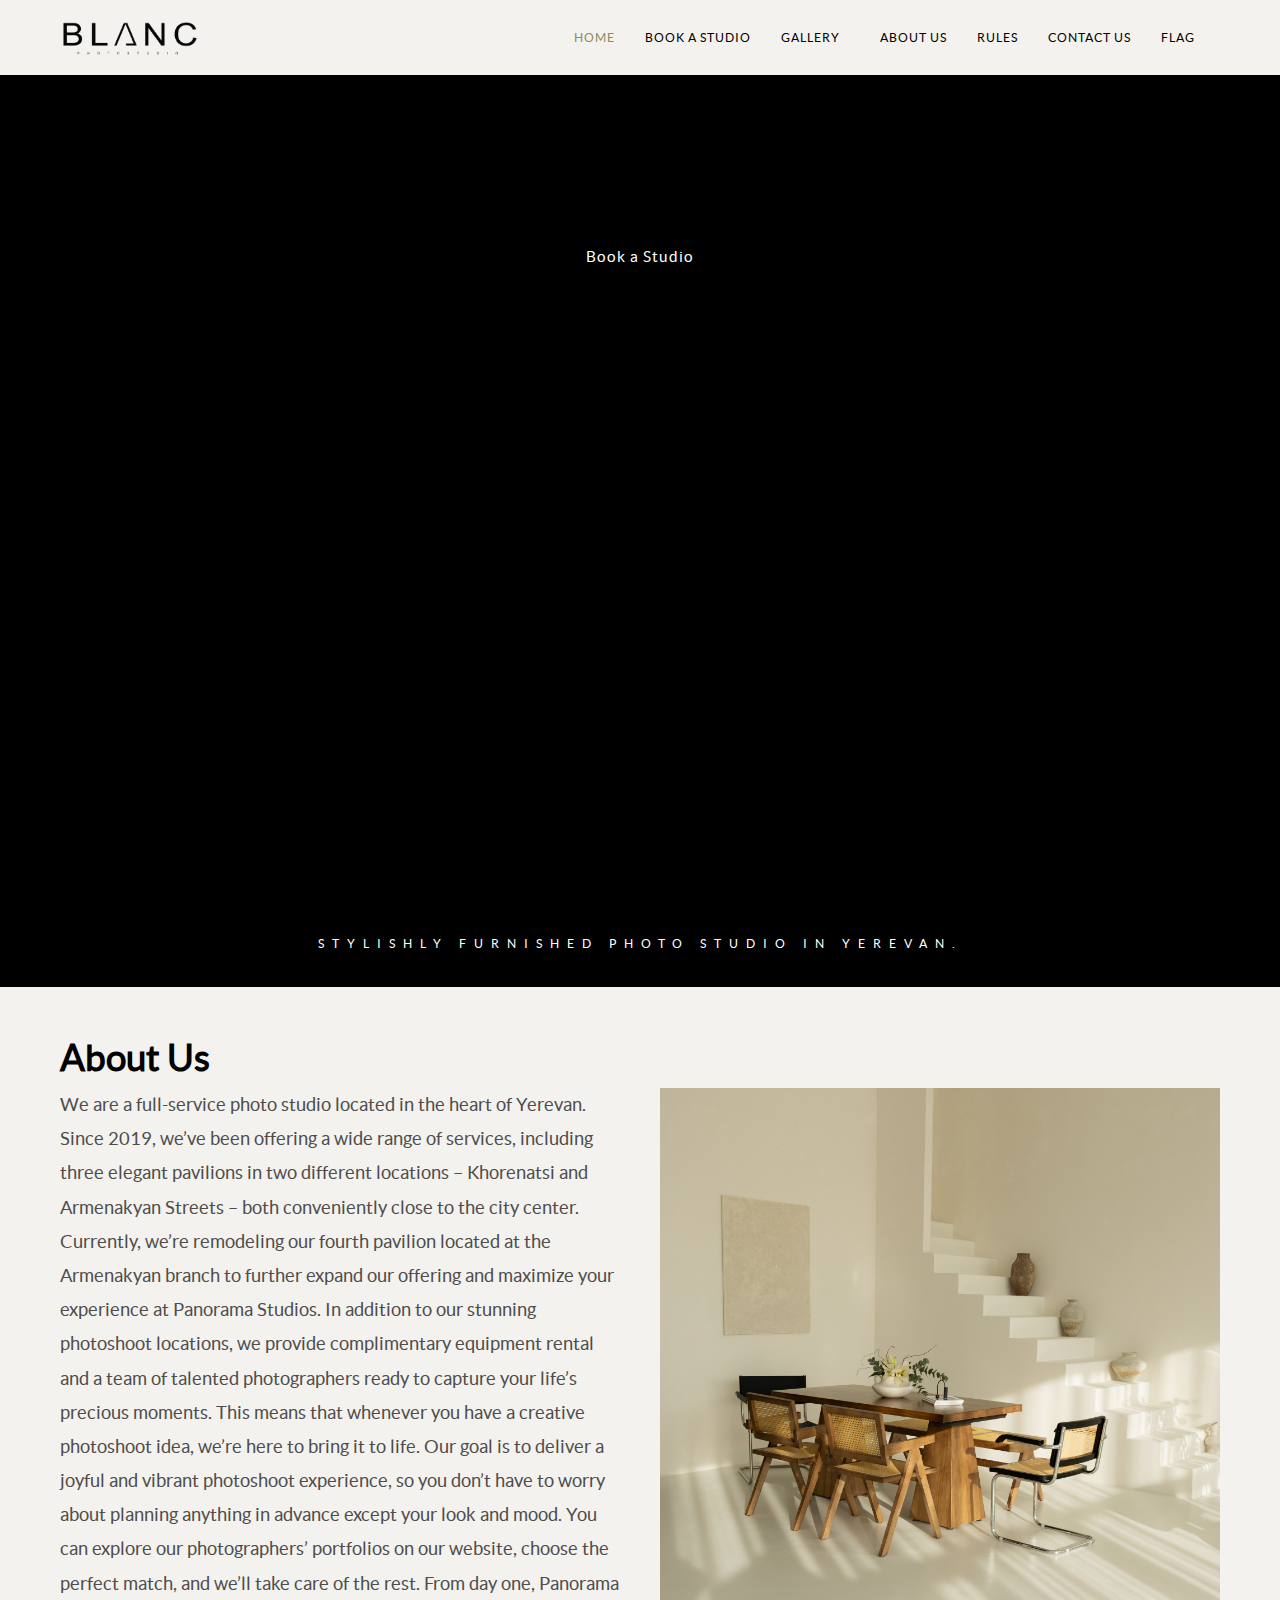
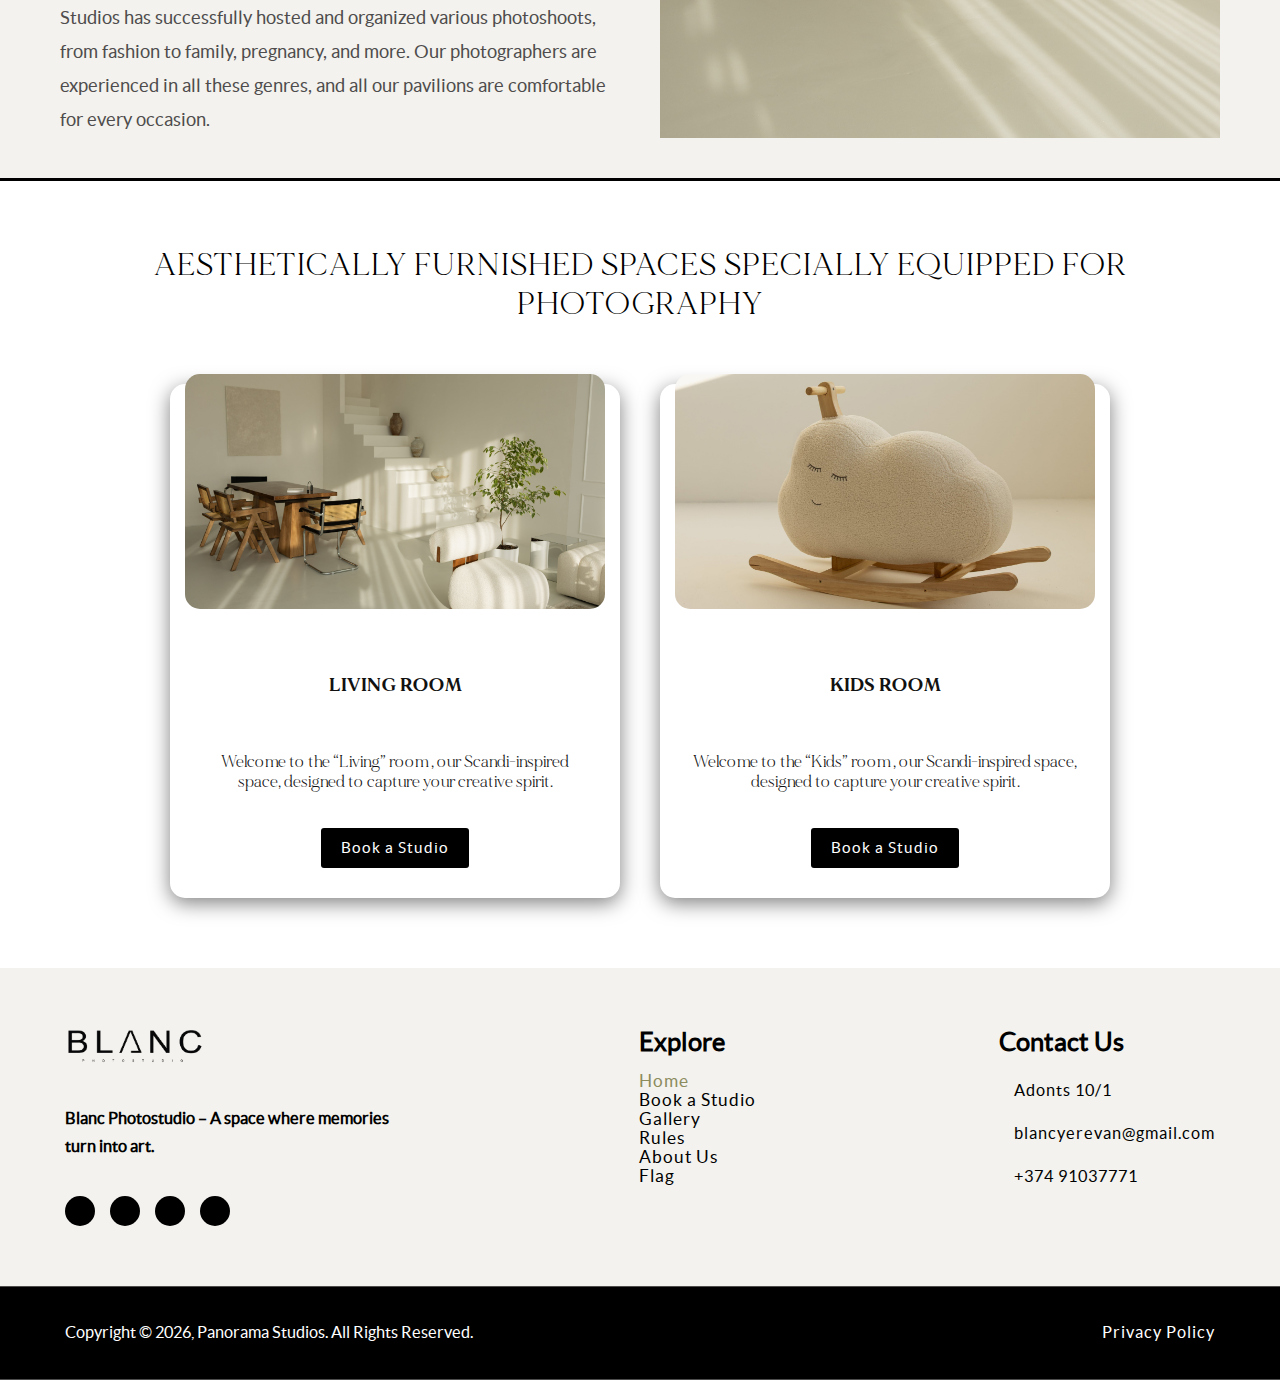
==== commit 503bddc4: "update" ====
--- a/studio1/index.html
+++ b/studio1/index.html
@@ -1,413 +1,665 @@
 <!DOCTYPE html>
 <html lang="en">
+  <head>
+    <meta charset="UTF-8" />
+    <meta name="viewport" content="width=device-width, initial-scale=1.0" />
+    <link
+      rel="icon"
+      type="image/png"
+      href="Img/favicon-96x96.png"
+      sizes="96x96"
+    />
+    <link rel="icon" type="image/svg+xml" href="Img/favicon.svg" />
+    <link rel="icon" href="Img/favicon.ico" />
+    <link rel="shortcut icon" href="Img/logo.jpeg" type="image/x-icon" />
+    <link
+      rel="apple-touch-icon"
+      sizes="180x180"
+      href="Img/apple-touch-icon.png"
+    />
+    <link rel="manifest" href="Img/site.webmanifest" />
+    <link
+      rel="stylesheet"
+      href="https://cdnjs.cloudflare.com/ajax/libs/font-awesome/6.6.0/css/all.min.css"
+      integrity="sha512-Kc323vGBEqzTmouAECnVceyQqyqdsSiqLQISBL29aUW4U/M7pSPA/gEUZQqv1cwx4OnYxTxve5UMg5GT6L4JJg=="
+      crossorigin="anonymous"
+      referrerpolicy="no-referrer"
+    />
+    <link rel="stylesheet" href="./Css/modal.css" />
+    <link rel="stylesheet" href="./Css/style.css" />
+    <link rel="stylesheet" href="./Css/media.css" />
+    <title>Blanc Studio</title>
+  </head>
 
-<head>
-  <meta charset="UTF-8">
-  <meta name="viewport" content="width=device-width, initial-scale=1.0">
-  <link rel="icon" type="image/png" href="Img/favicon-96x96.png" sizes="96x96" />
-<link rel="icon" type="image/svg+xml" href="Img/favicon.svg" />
-<link rel="icon" href="Img/favicon.ico" />
-<link rel="shortcut icon" href="Img/logo.jpeg" type="image/x-icon">
-<link rel="apple-touch-icon" sizes="180x180" href="Img/apple-touch-icon.png" />
-<link rel="manifest" href="Img/site.webmanifest" />
-  <link rel="stylesheet" href="https://cdnjs.cloudflare.com/ajax/libs/font-awesome/6.6.0/css/all.min.css"
-    integrity="sha512-Kc323vGBEqzTmouAECnVceyQqyqdsSiqLQISBL29aUW4U/M7pSPA/gEUZQqv1cwx4OnYxTxve5UMg5GT6L4JJg=="
-    crossorigin="anonymous" referrerpolicy="no-referrer" />
-  <link rel="stylesheet" href="./Css/modal.css">
-  <link rel="stylesheet" href="./Css/style.css">
-  <link rel="stylesheet" href="./Css/media.css">
-    <title>Blanc Studio</title>
-</head>
+  <body>
+    <header class="container-header">
+      <div class="container container-header__container">
+        <a class="logo" href="index.html">
+          <img src="Img/logo-rm.png" alt="logo" width="200" height="35" />
+        </a>
+        <nav class="navbar">
+          <ul class="list-reset menu-ul">
+            <li>
+              <a href="index.html" class="menu-link home"
+                ><span data-lang="arm">Գլխավոր</span
+                ><span data-lang="ru">Главная</span
+                ><span data-lang="en">Home</span></a
+              >
+            </li>
+            <li>
+              <a
+                class="btn-reset modal-btn menu-link"
+                data-graph-animation="custom"
+                data-graph-path="first"
+              >
+                <span data-lang="arm">Ամրագրել</span
+                ><span data-lang="ru">Забронировать Студию</span
+                ><span data-lang="en">Book a Studio</span></a
+              >
+            </li>
+            <li>
+              <div class="menu-link-hover" id="menu-link-hover">
+                <div class="pavilions-a-i" id="pavilions-a-i">
+                  <a
+                    href="index.html#studios"
+                    class="menu-link menu-link-pavilions"
+                  >
+                    <span data-lang="arm">Սրահներ</span
+                    ><span data-lang="ru">Галерея</span
+                    ><span data-lang="en">Gallery</span>
+                  </a>
+                  <i class="fa-solid fa-angle-down down" id="down"></i>
+                </div>
+                <ul class="pavilions-content list-reset" id="pavilions-content">
+                  <li>
+                    <a href="studio1.html" class="pavilions-services"
+                      ><span data-lang="arm">Լիվինգ ռում</span
+                      ><span data-lang="ru">Living комната</span
+                      ><span data-lang="en">Living room</span></a
+                    >
+                  </li>
+                  <li>
+                    <a href="studio2.html" class="pavilions-services"
+                      ><span data-lang="arm">Կիդս ռում</span
+                      ><span data-lang="ru">Kids комната</span
+                      ><span data-lang="en">Kids room</span></a
+                    >
+                  </li>
+                </ul>
+              </div>
+            </li>
+            <li>
+              <a href="#about" class="menu-link">
+                <span data-lang="arm">Մեր մասին</span
+                ><span data-lang="ru">О нас</span
+                ><span data-lang="en">About Us</span></a
+              >
+            </li>
+            <li>
+              <a href="rules.html" class="menu-link"
+                ><span data-lang="arm">Կանոններ</span
+                ><span data-lang="ru">Правила</span
+                ><span data-lang="en">Rules</span></a
+              >
+            </li>
+            <li>
+              <a href="#contactus" class="menu-link">
+                <span data-lang="arm">Կապ մեզ հետ</span
+                ><span data-lang="ru">Связаться с нами</span
+                ><span data-lang="en">Contact Us</span></a
+              >
+            </li>
+            <li>
+              <div class="menu-link-hover" id="menu-link-hover">
+                <div class="flag-a-i" id="flag-a-i">
+                  <a href="#" class="menu-link menu-link-flag">
+                    <span data-lang="arm">Լեզուն</span
+                    ><span data-lang="ru">Флаг</span
+                    ><span data-lang="en">Flag</span>
+                  </a>
+                  <i class="fa-solid fa-angle-down down" id="down"></i>
+                </div>
+                <ul class="flag-content list-reset" id="flag-content">
+                  <li>
+                    <a href="##lang=arm" class="flag" data-button-lang="arm"
+                      ><img
+                        src="https://upload.wikimedia.org/wikipedia/commons/thumb/2/2f/Flag_of_Armenia.svg/1200px-Flag_of_Armenia.svg.png"
+                        width="30px"
+                        alt=""
+                    /></a>
+                  </li>
+                  <li>
+                    <a href="##lang=en" class="flag" data-button-lang="en"
+                      ><img
+                        src="https://t4.ftcdn.net/jpg/00/80/93/13/360_F_80931362_hc7MvkgkjTUjOlnCXJjOASENuaYTNoxv.jpg"
+                        width="30px"
+                        alt=""
+                    /></a>
+                  </li>
+                  <li>
+                    <a href="##lang=ru" class="flag" data-button-lang="ru"
+                      ><img
+                        src="https://upload.wikimedia.org/wikipedia/en/thumb/f/f3/Flag_of_Russia.svg/1200px-Flag_of_Russia.svg.png"
+                        width="30px"
+                        alt=""
+                    /></a>
+                  </li>
+                </ul>
+              </div>
+            </li>
+          </ul>
+        </nav>
+        <input type="checkbox" id="burger-checkbox" class="burger-checkbox" />
+        <label class="burger" id="burger" for="burger-checkbox"></label>
+      </div>
+    </header>
+    <main>
+      <section class="home-section1">
+        <div class="home-section1-container container">
+          <div class="home-div-forsection1">
+            <h2 class="home-div-forsection1__title">
+              <span data-lang="en"
+                >Welcome to our bright and spacious photo studio</span
+              >
+              <span data-lang="arm"
+                >Բարի գալուստ մեր լուսավոր և ընդարձակ ֆոտոստուդիա</span
+              >
+              <span data-lang="ru"
+                >Добро пожаловать в нашу яркую и просторную фотостудию</span
+              >
+            </h2>
+            <a href="#studios" class="section1-button button">
+              <span data-lang="arm">Ամրագրել</span>
+              <span data-lang="ru">Забронировать Студию</span>
+              <span data-lang="en">Book a Studio</span>
+            </a>
+          </div>
+        </div>
+        <swiper-container
+          style="
+            --swiper-navigation-color: #fff;
+            --swiper-pagination-color: #fff;
+          "
+          class="mySwiper"
+          speed="1000"
+          parallax="true"
+          pagination="true"
+          pagination-clickable="true"
+          loop="true"
+          autoplay="true"
+        >
+          <div
+            slot="container-start"
+            class="parallax-bg"
+            data-swiper-parallax="-23%"
+          ></div>
 
-<body>
-  <header class="container-header">
-    <div class="container container-header__container">
-      <a class="logo" href="index.html">
-        <img src="Img/logo-rm.png" alt="logo" width="200" height="35">
-      </a>
-      <nav class="navbar">
-        <ul class="list-reset menu-ul">
-          <li><a href="index.html" class="menu-link home"><span data-lang="arm">Գլխավոր</span><span
-                data-lang="ru">Главная</span><span data-lang="en">Home</span></a></li>
-          <li><a class="btn-reset modal-btn menu-link" data-graph-animation="custom" data-graph-path="first">
-              <span data-lang="arm">Ամրագրել</span><span data-lang="ru">Забронировать Студию</span><span
-                data-lang="en">Book a Studio</span></a></li>
-          <div class="menu-link-hover" id="menu-link-hover">
-            <div class="pavilions-a-i" id="pavilions-a-i">
-              <a href="index.html#studios" class="menu-link menu-link-pavilions">
-                <span data-lang="arm">Սրահներ</span><span data-lang="ru">Галерея</span><span
-                  data-lang="en">Gallery</span>
-                <i class="fa-solid fa-angle-down down" id="down"></i>
-              </a>
-              <i class="fa-solid fa-angle-down downmedia" id="downmediapavilions" onclick="myFunction()"></i>
-            </div>
-            <ul class="pavilions-content list-reset" id="pavilions-content">
-              <li><a href="studio1.html" class="pavilions-services"><span
-                    data-lang="arm">Լիվինգ ռում</span><span data-lang="ru">Living комната</span><span
-                    data-lang="en">Living room</span></a>
-              </li>
-              <li><a href="studio2.html" class="pavilions-services"><span data-lang="arm">Կիդս ռում</span><span
-                    data-lang="ru">Kids комната</span><span data-lang="en">Kids room</span></a></li>
-            </ul>
+          <swiper-slide>
+            <img
+              class="home-section1__img"
+              src="Img/header_background_img-min.jpg"
+              alt=""
+            />
+          </swiper-slide>
+          <swiper-slide>
+            <img
+              class="home-section1__img"
+              src="Img/hero-bg2-min.jpg"
+              loading="lazy"
+              alt=""
+            />
+          </swiper-slide>
+          <swiper-slide>
+            <img
+              class="home-section1__img"
+              src="Img/ampik-new-cut2.jpg"
+              loading="lazy"
+              alt=""
+            />
+          </swiper-slide>
+        </swiper-container>
+      </section>
+      <section class="home-section3">
+        <div
+          class="home-section3-container container"
+          id="home-section3-container"
+        >
+          <div class="home-div-forsection3">
+            <h3>
+              <span data-lang="en"
+                >Stylishly furnished photo studio in Yerevan.</span
+              >
+              <span data-lang="arm"
+                >Նորաոճ կահավորված ֆոտոստուդիա Երևանում</span
+              >
+              <span data-lang="ru"
+                >Бесконечные возможности с самой красивой дизайнерской
+                мебелью.</span
+              >
+            </h3>
           </div>
-          </li>
-          <li><a href="#about" class="menu-link">
-              <span data-lang="arm">Մեր մասին</span><span data-lang="ru">О нас</span><span data-lang="en">About
-                Us</span></a></li>
-          <li><a href="rules.html" class="menu-link"><span data-lang="arm">Կանոններ</span><span
-                data-lang="ru">Правила</span><span data-lang="en">Rules</span></a></li>
-          <li>
-          <li><a href="#contactus" class="menu-link">
-              <span data-lang="arm">Կապ մեզ հետ</span><span data-lang="ru">Связаться с нами</span><span
-                data-lang="en">Contact Us</span></a>
-          </li>
-          <li>
-            <div class="menu-link-hover" id="menu-link-hover">
-              <div class="flag-a-i" id="flag-a-i">
-                <a href="#" class="menu-link menu-link-flag">
-                  <span data-lang="arm">Լեզուն</span><span data-lang="ru">Флаг</span><span data-lang="en">Flag</span>
-                  <i class="fa-solid fa-angle-down down" id="down"></i>
-                </a>
-                <i class="fa-solid fa-angle-down downmedia" id="downmediaflag" onclick="myFunction1()"></i>
-              </div>
-              <ul class="flag-content list-reset" id="flag-content">
-                <li><a href="##lang=arm" class="flag" data-button-lang="arm"><img
-                      src="https://upload.wikimedia.org/wikipedia/commons/thumb/2/2f/Flag_of_Armenia.svg/1200px-Flag_of_Armenia.svg.png"
-                      width="30px" alt=""></a></li>
-                <li><a href="##lang=en" class="flag" data-button-lang="en"><img
-                      src="https://t4.ftcdn.net/jpg/00/80/93/13/360_F_80931362_hc7MvkgkjTUjOlnCXJjOASENuaYTNoxv.jpg"
-                      width="30px" alt=""></a></li>
-                <li><a href="##lang=ru" class="flag" data-button-lang="ru"><img
-                      src="https://upload.wikimedia.org/wikipedia/en/thumb/f/f3/Flag_of_Russia.svg/1200px-Flag_of_Russia.svg.png"
-                      width="30px" alt=""></a></li>
-              </ul>
-            </div>
-          </li>
-        </ul>
-      </nav>
-      <input type="checkbox" id="burger-checkbox" class="burger-checkbox">
-      <label class="burger" id="burger" for="burger-checkbox"></label>
-    </div>
-  </header>
-  <main>
-
-
-
-
-
-
-
-
-
-
-
-
-
-
-
-
-
-
-
-
-
-    <section class="home-section1">
-      <div class="home-section1-container container">
-        <div class="home-div-forsection1">
-          <h2 class="home-div-forsection1__title">
-            <span data-lang="en">Welcome to our bright and spacious photo studio</span>
-            <span data-lang="arm">Բարի գալուստ մեր լուսավոր և ընդարձակ ֆոտոստուդիա</span>
-            <span data-lang="ru">Добро пожаловать в нашу яркую и просторную фотостудию</span>
-          </h2>
-          <a href="#studios" class="section1-button button">
-            <span data-lang="arm">Ամրագրել</span>
-            <span data-lang="ru">Забронировать Студию</span>
-            <span data-lang="en">Book a Studio</span>
-          </a>
-        </div>
-      </div>
-      <swiper-container style="--swiper-navigation-color: #fff; --swiper-pagination-color: #fff" class="mySwiper"
-        speed="1000" parallax="true" pagination="true" pagination-clickable="true" loop="true" autoplay="true">
-        <div slot="container-start" class="parallax-bg" data-swiper-parallax="-23%"></div>
-
-        <swiper-slide>
-          <img class="home-section1__img" src="Img/header_background_img-min.jpg" alt="">
-        </swiper-slide>
-        <swiper-slide>
-          <img class="home-section1__img" src="Img/hero-bg2-min.jpg" loading="lazy" alt="">
-        </swiper-slide>
-        <swiper-slide>
-          <img class="home-section1__img" src="Img/ampik-new-cut2.jpg" loading="lazy" alt="">
-        </swiper-slide>
-      </swiper-container>
-    </section>
-    <section class="home-section3">
-      <div class="home-section3-container container" id="home-section3-container">
-        <div class="home-div-forsection3">
-          <h3>
-            <span data-lang="en">Stylishly furnished photo studio in Yerevan.</span>
-            <span data-lang="arm">Նորաոճ կահավորված ֆոտոստուդիա Երևանում</span>
-            <span data-lang="ru">Бесконечные возможности с самой красивой дизайнерской мебелью.</span>
-          </h3>
-        </div>
-      </div>
-    </section>
-    <section class="aboutus-section3" id="about">
-      <div class="aboutus-section3-container container" id="aboutus-section3-container">
-        <div class="aboutus-div-forsection3" id="aboutus-div-forsection3">
-          <h3><span data-lang="en">About Us</span> <span data-lang="arm">Մեր մասին</span> <span data-lang="ru">О
-              нас</span></h3>
-          <div class="aboutus-section3__content">
-            <p class="text aboutus-section3-text">
-              <span data-lang="en">We are a full-service photo studio located in the heart of Yerevan. Since 2019, we’ve
-                been offering a wide range of services, including three elegant pavilions in two different locations –
-                Khorenatsi and Armenakyan Streets – both conveniently close to the city center. Currently, we’re
-                remodeling our fourth pavilion located at the Armenakyan branch to further expand our offering and
-                maximize your experience at Panorama Studios. In addition to our stunning photoshoot locations, we
-                provide
-                complimentary equipment rental and a team of talented photographers ready to capture your life’s
-                precious
-                moments. This means that whenever you have a creative photoshoot idea, we’re here to bring it to life.
-                Our
-                goal is to deliver a joyful and vibrant photoshoot experience, so you don’t have to worry about planning
-                anything in advance except your look and mood. You can explore our photographers’ portfolios on our
-                website, choose the perfect match, and we’ll take care of the rest. From day one, Panorama Studios has
-                successfully hosted and organized various photoshoots, from fashion to family, pregnancy, and more. Our
-                photographers are experienced in all these genres, and all our pavilions are comfortable for every
-                occasion.</span>
-              <span data-lang="arm">Մենք ամբողջական ծառայություններ առաջարկող լուսանկարչական ստուդիա ենք, որը գտնվում է
-                Երևանի կենտրոնում: 2019-ից մենք առաջարկում ենք ծառայությունների լայն տեսականի, այդ թվում՝ երեք էլեգանտ
-                պավիլյոններ երկու տարբեր վայրերում՝ Խորենացի և Արմենակյան փողոցներում՝ երկուով էլ շատ մոտ կենտրոնին:
-                Այժմ
-                մենք նորոգում ենք մեր չորրորդ պավիլյոնը, որը գտնվում է Արմենակյան մասնաճյուղում, մեր ծառայությունների
-                ընդլայնման և Panorama Studios-ում ձեր փորձառությունը առավելագույնի հասցնելու նպատակով: Դիտման վայրերի
-                կողքին մենք տրամադրում ենք անվճար սարքավորումների վարձույթ և տաղանդավոր լուսանկարիչների թիմ, պատրաստ
-                capturing ձեր կյանքի անգնահատելի պահերը: Սա նշանակում է, որ երբեք ստեղծագործական լուսանկարչական գաղափար
-                ունեք, մենք այստեղ ենք այն կյանքի կոչելու համար: Մեր նպատակն է տրամադրել ուրախ և գունագեղ լուսանկարչական
-                փորձ՝ այնպես, որ նախապես պլանավորելու ոչինչ չպետք է լինի բացի ձեր տեսքից և տրամադրությունից: Դուք կարող
-                եք
-                ուսումնասիրել մեր լուսանկարիչների պորտֆոլիոներն մեր կայքում, ընտրել կատարյալ համընթացը, և մենք հոգ
-                կտանենք
-                մնացածի մասին: Panorama Studios-ը, առաջին օրվանից սկսած, հաջողությամբ կազմակերպել է տարբեր
-                լուսանկարահանումներ՝ ֆեշնից մինչ ընտանիք, հղիություն և ավելին: Մեր լուսանկարիչները փորձառու են բոլոր այս
-                ժանրերում, և մեր բոլոր պավիլյոնները հարմարավետ են յուրաքանչյուր առիթի համար.</span>
-              <span data-lang="ru">Мы — фотостудия полного цикла, расположенная в самом сердце Еревана. С 2019 года мы
-                предлагаем широкий спектр услуг, включая три элегантных павильона в двух разных местах — на улицах
-                Хоренатси и Армэнакияна — оба из которых находятся в удобной близости от центра города. В настоящее
-                время
-                мы реконструируем наш четвертый павильон, расположенный в филиале на Армэнакияне, чтобы еще больше
-                расширить наши предложения и максимально улучшить ваш опыт в Panorama Studios. Помимо наших потрясающих
-                локаций для фотосессий, мы предоставляем бесплатную аренду оборудования и команду талантливых
-                фотографов,
-                готовых запечатлеть важные моменты вашей жизни. Это означает, что когда у вас возникнет творческая идея
-                для фотосессии, мы готовы воплотить ее в жизнь. Наша цель — предоставить радостный и яркий опыт
-                фотосессии, чтобы вам не нужно было беспокоиться о планировании всего заранее, кроме вашего внешнего
-                вида
-                и настроения. Вы можете просмотреть портфолио наших фотографов на нашем сайте, выбрать идеального
-                кандидата, а мы позаботимся обо всем остальном. С самого первого дня Panorama Studios успешно проводила
-                и
-                организовывала различные фотосессии — от модных съемок до семейных, беременности и других. Наши
-                фотографы
-                опытны во всех этих жанрах, и все наши павильоны комфортны для любого случая.</span>
-            </p>
-            <div class="aboutus-section3__img-box"><img class="aboutus-section3__img" loading="lazy"
-                src="Img/about-bg-min2.jpg" alt="">
-            </div>
-
-          </div>
-        </div>
-      </div>
-    </section>
-    <!-- Բարի գալուստ «Kids» սենյակ՝ մեր սկանդինավյան ոճով ներշնչված տարածք, որը նախատեսված է ձեր փոքրիկի կյանքի ամենաքաղցր պահերը հավերժացնելու համար: «Kids» սենյակը սկանդինավյան դիզայնի սկզբունքներից է ներշնչված՝ համադրելով ֆունկցիոնալությունը, պարզությունը և էսթետիկան։ Սենյակը 50 քմ է, առաստաղի բարձրությունը մինչև 4,5 մետր, ինչը թույլ է տալիս, որ ստուդիան լցվի բնական լույսով։ Բնական լույսով լուսանկարահանման համար իդեալական ժամերն են առավոտյան 10:30-ից մինչև երեկոյան 17:30 Սենյակը համալրված է տարբեր դեկորներով, աքսեսուարներով, փոքր սեղաններով և աթոռներով, որոնք հեշտությամբ կարելի է վերադասավորել՝ ստեղծելու յուրահատուկ ֆոտոզոնաներ։ «Kids» սենյակը հիանալի վայր է երեխայի կյանքի կարևոր պահերը, ծննդյան տարեդարձները և ընտանեկան լուսանկարահանումները հավերժացնելու համար։ Տարածքը նաև հիանալի վայր է մարկետփլեյս խանութների համար, որտեղ կարող են լուսանկարել երեխաների հագուստ, խաղալիքներ ու աքսեսուարներ։ Այստեղ ձեր փոքրիկը կզգա իրեն ինչպես տանը՝ իր ննջասենյակում: Մենք սպասում ենք ձեզ մեր հեքիաթային աշխարհում, որտեղ կախարդանք արդեն Ձեզ է սպասում։ Խաղն արդեն սկսված է։ -->
-    <section class="studios" id="studios">
-      <div class="container">
-        <h2 class="studios__title">
-          <span data-lang="en">Aesthetically furnished spaces specially equipped for photography</span>
-          <span data-lang="ru">Уникальные фотостудии</span>
-          <span data-lang="arm">Վարձակալեք լուսավոր և խաղաղ ֆոտոստուդիա</span>
-        </h2>
-        <div class="home-studios" id="home-studios">
-          <div class=card>
-            <div class=image>
-              <img src="Img/hero-bg2-min.jpg" loading="lazy" alt="" height="200">
-            </div>
-            <div class=content>
-              <h3>
-                <span data-lang="en">LIVING ROOM</span>
-                <span data-lang="ru">Ливинг Рум</span>
-                <span data-lang="arm">ԼԻՎԻՆԳ ՌՈՒՄ</span>
-              </h3>
-              <p>
-                <span data-lang="en">Welcome to the “Living” room , our Scandi-inspired space, designed to capture your
-                  creative spirit.</span>
-                <span data-lang="ru">Добро пожаловать в “Гостиную” комнату, наша Скандинавская студия, предназначенная
-                  для
-                  захвата вашего креативного духа.</span>
-                <span data-lang="arm">
-                  «Լիվինգ ռումը» 110 քառակուսի մետր սկանդինավյան և ժամանակակից ոճով սենյակ է՝ մեծ, հարավ նայող
-                  պատուհաններով ու 4.5 մետր բարձրությամբ առաստաղով։
-                </span>
+        </div>
+      </section>
+      <section class="aboutus-section3" id="about">
+        <div
+          class="aboutus-section3-container container"
+          id="aboutus-section3-container"
+        >
+          <div class="aboutus-div-forsection3" id="aboutus-div-forsection3">
+            <h3>
+              <span data-lang="en">About Us</span>
+              <span data-lang="arm">Մեր մասին</span>
+              <span data-lang="ru">О нас</span>
+            </h3>
+            <div class="aboutus-section3__content">
+              <p class="text aboutus-section3-text">
+                <span data-lang="en"
+                  >We are a full-service photo studio located in the heart of
+                  Yerevan. Since 2019, we’ve been offering a wide range of
+                  services, including three elegant pavilions in two different
+                  locations – Khorenatsi and Armenakyan Streets – both
+                  conveniently close to the city center. Currently, we’re
+                  remodeling our fourth pavilion located at the Armenakyan
+                  branch to further expand our offering and maximize your
+                  experience at Panorama Studios. In addition to our stunning
+                  photoshoot locations, we provide complimentary equipment
+                  rental and a team of talented photographers ready to capture
+                  your life’s precious moments. This means that whenever you
+                  have a creative photoshoot idea, we’re here to bring it to
+                  life. Our goal is to deliver a joyful and vibrant photoshoot
+                  experience, so you don’t have to worry about planning anything
+                  in advance except your look and mood. You can explore our
+                  photographers’ portfolios on our website, choose the perfect
+                  match, and we’ll take care of the rest. From day one, Panorama
+                  Studios has successfully hosted and organized various
+                  photoshoots, from fashion to family, pregnancy, and more. Our
+                  photographers are experienced in all these genres, and all our
+                  pavilions are comfortable for every occasion.</span
+                >
+                <span data-lang="arm"
+                  >Մենք ամբողջական ծառայություններ առաջարկող լուսանկարչական
+                  ստուդիա ենք, որը գտնվում է Երևանի կենտրոնում: 2019-ից մենք
+                  առաջարկում ենք ծառայությունների լայն տեսականի, այդ թվում՝ երեք
+                  էլեգանտ պավիլյոններ երկու տարբեր վայրերում՝ Խորենացի և
+                  Արմենակյան փողոցներում՝ երկուով էլ շատ մոտ կենտրոնին: Այժմ
+                  մենք նորոգում ենք մեր չորրորդ պավիլյոնը, որը գտնվում է
+                  Արմենակյան մասնաճյուղում, մեր ծառայությունների ընդլայնման և
+                  Panorama Studios-ում ձեր փորձառությունը առավելագույնի
+                  հասցնելու նպատակով: Դիտման վայրերի կողքին մենք տրամադրում ենք
+                  անվճար սարքավորումների վարձույթ և տաղանդավոր լուսանկարիչների
+                  թիմ, պատրաստ capturing ձեր կյանքի անգնահատելի պահերը: Սա
+                  նշանակում է, որ երբեք ստեղծագործական լուսանկարչական գաղափար
+                  ունեք, մենք այստեղ ենք այն կյանքի կոչելու համար: Մեր նպատակն է
+                  տրամադրել ուրախ և գունագեղ լուսանկարչական փորձ՝ այնպես, որ
+                  նախապես պլանավորելու ոչինչ չպետք է լինի բացի ձեր տեսքից և
+                  տրամադրությունից: Դուք կարող եք ուսումնասիրել մեր
+                  լուսանկարիչների պորտֆոլիոներն մեր կայքում, ընտրել կատարյալ
+                  համընթացը, և մենք հոգ կտանենք մնացածի մասին: Panorama
+                  Studios-ը, առաջին օրվանից սկսած, հաջողությամբ կազմակերպել է
+                  տարբեր լուսանկարահանումներ՝ ֆեշնից մինչ ընտանիք, հղիություն և
+                  ավելին: Մեր լուսանկարիչները փորձառու են բոլոր այս ժանրերում, և
+                  մեր բոլոր պավիլյոնները հարմարավետ են յուրաքանչյուր առիթի
+                  համար.</span
+                >
+                <span data-lang="ru"
+                  >Мы — фотостудия полного цикла, расположенная в самом сердце
+                  Еревана. С 2019 года мы предлагаем широкий спектр услуг,
+                  включая три элегантных павильона в двух разных местах — на
+                  улицах Хоренатси и Армэнакияна — оба из которых находятся в
+                  удобной близости от центра города. В настоящее время мы
+                  реконструируем наш четвертый павильон, расположенный в филиале
+                  на Армэнакияне, чтобы еще больше расширить наши предложения и
+                  максимально улучшить ваш опыт в Panorama Studios. Помимо наших
+                  потрясающих локаций для фотосессий, мы предоставляем
+                  бесплатную аренду оборудования и команду талантливых
+                  фотографов, готовых запечатлеть важные моменты вашей жизни.
+                  Это означает, что когда у вас возникнет творческая идея для
+                  фотосессии, мы готовы воплотить ее в жизнь. Наша цель —
+                  предоставить радостный и яркий опыт фотосессии, чтобы вам не
+                  нужно было беспокоиться о планировании всего заранее, кроме
+                  вашего внешнего вида и настроения. Вы можете просмотреть
+                  портфолио наших фотографов на нашем сайте, выбрать идеального
+                  кандидата, а мы позаботимся обо всем остальном. С самого
+                  первого дня Panorama Studios успешно проводила и
+                  организовывала различные фотосессии — от модных съемок до
+                  семейных, беременности и других. Наши фотографы опытны во всех
+                  этих жанрах, и все наши павильоны комфортны для любого
+                  случая.</span
+                >
               </p>
-              <a href="./studio1.html" target="_blank" class="section1-button button">
-                <span data-lang="en">Book a Studio</span><span data-lang="ru">Забронировать Студию</span><span
-                  data-lang="arm">Ամրագրել</span>
-              </a>
+              <div class="aboutus-section3__img-box">
+                <img
+                  class="aboutus-section3__img"
+                  loading="lazy"
+                  src="Img/about-bg-min2.jpg"
+                  alt=""
+                />
+              </div>
             </div>
           </div>
-          <div class=card>
-            <div class=image>
-              <img src="Img/ampik-new-cut-min.jpg" loading="lazy" alt="" height="200">
+        </div>
+      </section>
+      <!-- Բարի գալուստ «Kids» սենյակ՝ մեր սկանդինավյան ոճով ներշնչված տարածք, որը նախատեսված է ձեր փոքրիկի կյանքի ամենաքաղցր պահերը հավերժացնելու համար: «Kids» սենյակը սկանդինավյան դիզայնի սկզբունքներից է ներշնչված՝ համադրելով ֆունկցիոնալությունը, պարզությունը և էսթետիկան։ Սենյակը 50 քմ է, առաստաղի բարձրությունը մինչև 4,5 մետր, ինչը թույլ է տալիս, որ ստուդիան լցվի բնական լույսով։ Բնական լույսով լուսանկարահանման համար իդեալական ժամերն են առավոտյան 10:30-ից մինչև երեկոյան 17:30 Սենյակը համալրված է տարբեր դեկորներով, աքսեսուարներով, փոքր սեղաններով և աթոռներով, որոնք հեշտությամբ կարելի է վերադասավորել՝ ստեղծելու յուրահատուկ ֆոտոզոնաներ։ «Kids» սենյակը հիանալի վայր է երեխայի կյանքի կարևոր պահերը, ծննդյան տարեդարձները և ընտանեկան լուսանկարահանումները հավերժացնելու համար։ Տարածքը նաև հիանալի վայր է մարկետփլեյս խանութների համար, որտեղ կարող են լուսանկարել երեխաների հագուստ, խաղալիքներ ու աքսեսուարներ։ Այստեղ ձեր փոքրիկը կզգա իրեն ինչպես տանը՝ իր ննջասենյակում: Մենք սպասում ենք ձեզ մեր հեքիաթային աշխարհում, որտեղ կախարդանք արդեն Ձեզ է սպասում։ Խաղն արդեն սկսված է։ -->
+      <section class="studios" id="studios">
+        <div class="container">
+          <h2 class="studios__title">
+            <span data-lang="en"
+              >Aesthetically furnished spaces specially equipped for
+              photography</span
+            >
+            <span data-lang="ru">Уникальные фотостудии</span>
+            <span data-lang="arm">Վարձակալեք լուսավոր և խաղաղ ֆոտոստուդիա</span>
+          </h2>
+          <div class="home-studios" id="home-studios">
+            <div class="card">
+              <div class="image">
+                <img
+                  src="Img/hero-bg2-min.jpg"
+                  loading="lazy"
+                  alt=""
+                  height="200"
+                />
+              </div>
+              <div class="content">
+                <h3>
+                  <span data-lang="en">LIVING ROOM</span>
+                  <span data-lang="ru">Ливинг Рум</span>
+                  <span data-lang="arm">ԼԻՎԻՆԳ ՌՈՒՄ</span>
+                </h3>
+                <p>
+                  <span data-lang="en"
+                    >Welcome to the “Living” room , our Scandi-inspired space,
+                    designed to capture your creative spirit.</span
+                  >
+                  <span data-lang="ru"
+                    >Добро пожаловать в “Гостиную” комнату, наша Скандинавская
+                    студия, предназначенная для захвата вашего креативного
+                    духа.</span
+                  >
+                  <span data-lang="arm">
+                    «Լիվինգ ռումը» 110 քառակուսի մետր սկանդինավյան և ժամանակակից
+                    ոճով սենյակ է՝ մեծ, հարավ նայող պատուհաններով ու 4.5 մետր
+                    բարձրությամբ առաստաղով։
+                  </span>
+                </p>
+                <a
+                  href="./studio1.html"
+                  target="_blank"
+                  class="section1-button button"
+                >
+                  <span data-lang="en">Book a Studio</span
+                  ><span data-lang="ru">Забронировать Студию</span
+                  ><span data-lang="arm">Ամրագրել</span>
+                </a>
+              </div>
             </div>
-            <div class=content>
-              <h3>
-                <span data-lang="en">KIDS ROOM</span><span data-lang="ru">Детская комната</span><span
-                  data-lang="arm">ՔԻԴՍ ՌՈՒՄ</span>
-              </h3>
-              <p>
-                <span data-lang="en">Welcome to the “Kids” room , our Scandi-inspired space, designed to capture your
-                  creative spirit.</span>
-                <span data-lang="ru">Добро пожаловать в “Детскую” комнату, наша Скандинавская студия, предназначенная
-                  для
-                  захвата вашего креативного духа.</span>
-                <span data-lang="arm">
-                  Բարի գալուստ «Kids ռում»՝ մեր սկանդինավյան ոճով ներշնչված տարածք, որը նախատեսված է ձեր փոքրիկի կյանքի
-                  ամենաքաղցր պահերը հավերժացնելու համար:
-                </span>
-              </p>
-              <a href="./studio2.html" target="_blank" class="section1-button button">
-                <span data-lang="en">Book a Studio</span><span data-lang="ru">Забронировать Студию</span><span
-                  data-lang="arm">Ամրագրել</span>
-              </a>
+            <div class="card">
+              <div class="image">
+                <img
+                  src="Img/ampik-new-cut-min.jpg"
+                  loading="lazy"
+                  alt=""
+                  height="200"
+                />
+              </div>
+              <div class="content">
+                <h3>
+                  <span data-lang="en">KIDS ROOM</span
+                  ><span data-lang="ru">Детская комната</span
+                  ><span data-lang="arm">ՔԻԴՍ ՌՈՒՄ</span>
+                </h3>
+                <p>
+                  <span data-lang="en"
+                    >Welcome to the “Kids” room , our Scandi-inspired space,
+                    designed to capture your creative spirit.</span
+                  >
+                  <span data-lang="ru"
+                    >Добро пожаловать в “Детскую” комнату, наша Скандинавская
+                    студия, предназначенная для захвата вашего креативного
+                    духа.</span
+                  >
+                  <span data-lang="arm">
+                    Բարի գալուստ «Kids ռում»՝ մեր սկանդինավյան ոճով ներշնչված
+                    տարածք, որը նախատեսված է ձեր փոքրիկի կյանքի ամենաքաղցր
+                    պահերը հավերժացնելու համար:
+                  </span>
+                </p>
+                <a
+                  href="./studio2.html"
+                  target="_blank"
+                  class="section1-button button"
+                >
+                  <span data-lang="en">Book a Studio</span
+                  ><span data-lang="ru">Забронировать Студию</span
+                  ><span data-lang="arm">Ամրագրել</span>
+                </a>
+              </div>
             </div>
           </div>
         </div>
+      </section>
+    </main>
+    <footer class="footer-top" id="contactus">
+      <div class="container-footer container" id="container-footer">
+        <div class="footer-content1">
+          <a href="#">
+            <img
+              class="container-footer__logo logo"
+              src="Img/logo-rm.png"
+              loading="lazy"
+              alt=""
+              width="200"
+              height="35"
+            />
+          </a>
+          <div class="text footer-text" id="footer-text">
+            <p>
+              <span data-lang="en"
+                >Blanc Photostudio – A space where memories turn into art.</span
+              >
+              <span data-lang="ru"
+                >Арендуйте светлую и уютную фотостудию от Blanc. Стильная
+                дизайнерская мебель и комфортная атмосфера. Бронируйте онлайн
+                прямо сейчас.</span
+              >
+              <span data-lang="arm"
+                >Բլանկ ֆոտոստուդիա – տարածք, որտեղ հիշողությունները վերածվում են
+                արվեստի</span
+              >
+            </p>
+          </div>
+          <div class="footer-icons" id="footer-icons">
+            <div class="social-icons">
+              <a
+                target="_blank"
+                href="https://www.facebook.com/blancPhotostudio?mibextid=wwXIfr&rdid=IRGBv2bpLArvaAYT&share_url=https%3A%2F%2Fwww.facebook.com%2Fshare%2F15zSyLHVTD%2F%3Fmibextid%3DwwXIfr#"
+                ><i class="fa-brands fa-facebook socialmedia"></i
+              ></a>
+            </div>
+            <div class="social-icons">
+              <a
+                target="_blank"
+                href="https://www.instagram.com/blancphotostudio.am/?igsh=MWFsaHY2bDZmajM4YQ%3D%3D#"
+                ><i class="fa-brands fa-instagram socialmedia-instagram"></i
+              ></a>
+            </div>
+            <div class="social-icons">
+              <a href="tel:+37491037771"
+                ><i class="fa-solid fa-phone socialmedia"></i
+              ></a>
+            </div>
+            <div class="social-icons">
+              <a href="mailto:blancyerevan@gmail.com"
+                ><i class="fa-solid fa-envelope socialmedia"></i
+              ></a>
+            </div>
+          </div>
+        </div>
+
+        <div class="footer-content2">
+          <h3 class="footer-title">
+            <span data-lang="en">Explore</span
+            ><span data-lang="arm">Արժե տեսնել</span
+            ><span data-lang="ru">Ссылки</span>
+          </h3>
+          <ul class="list-reset">
+            <li>
+              <a href="index.html" class="menu-link home">
+                <span data-lang="en">Home</span
+                ><span data-lang="arm">Գլխավոր</span
+                ><span data-lang="ru">Главная</span>
+              </a>
+            </li>
+            <li>
+              <a
+                data-graph-path="first"
+                data-graph-animation="custom"
+                class="menu-link"
+              >
+                <span data-lang="en">Book a Studio</span
+                ><span data-lang="ru">Забронировать Студию</span
+                ><span data-lang="arm">Ամրագրում</span>
+              </a>
+            </li>
+            <li>
+              <div class="menu-link-hover" id="menu-link-hover">
+                <div class="pavilions-a-i" id="pavilions-a-i">
+                  <a href="" class="menu-link menu-link-pavilions">
+                    <span data-lang="en">Gallery</span>
+                    <span data-lang="arm">Սրահներ</span>
+                    <span data-lang="ru">Галерея</span>
+                  </a>
+                  <i class="fa-solid fa-angle-down down" id="down"></i>
+                </div>
+                <ul class="pavilions-content list-reset" id="pavilions-content">
+                  <li>
+                    <a href="studio1.html" class="pavilions-services"
+                      ><span data-lang="arm">Լիվինգ ռում</span
+                      ><span data-lang="ru">Living комната</span
+                      ><span data-lang="en">Living room</span></a
+                    >
+                  </li>
+                  <li>
+                    <a href="studio2.html" class="pavilions-services"
+                      ><span data-lang="arm">Կիդս ռում</span
+                      ><span data-lang="ru">Kids комната</span
+                      ><span data-lang="en">Kids room</span></a
+                    >
+                  </li>
+                </ul>
+              </div>
+            </li>
+            <li>
+              <a href="rules.html" class="menu-link">
+                <span data-lang="en">Rules</span
+                ><span data-lang="arm">Կանոններ</span
+                ><span data-lang="ru">Правила</span>
+              </a>
+            </li>
+            <li>
+              <a href="#about" class="menu-link">
+                <span data-lang="en">About Us</span
+                ><span data-lang="ru">О нас</span
+                ><span data-lang="arm">Մեր մասին</span>
+              </a>
+            </li>
+            <li>
+              <div class="menu-link-hover" id="menu-link-hover">
+                <div class="flag-a-i" id="flag-a-i">
+                  <a class="menu-link menu-link-flag">
+                    <span data-lang="en">Flag</span
+                    ><span data-lang="arm">Լեզուն</span
+                    ><span data-lang="ru">Флаг</span>
+                  </a>
+                  <i class="fa-solid fa-angle-down down" id="down"></i>
+                  <!-- <i class="fa-solid fa-angle-down downmedia" id="downmediaflag" onclick="myFunction1()"></i> -->
+                </div>
+                <ul class="flag-content list-reset" id="flag-content">
+                  <li>
+                    <a href="##lang=arm" class="flag" data-button-lang="arm"
+                      ><img
+                        src="https://upload.wikimedia.org/wikipedia/commons/thumb/2/2f/Flag_of_Armenia.svg/1200px-Flag_of_Armenia.svg.png"
+                        width="30px"
+                        alt=""
+                    /></a>
+                  </li>
+                  <li>
+                    <a href="##lang=en" class="flag" data-button-lang="en"
+                      ><img
+                        src="https://t4.ftcdn.net/jpg/00/80/93/13/360_F_80931362_hc7MvkgkjTUjOlnCXJjOASENuaYTNoxv.jpg"
+                        width="30px"
+                        alt=""
+                    /></a>
+                  </li>
+                  <li>
+                    <a href="##lang=ru" class="flag" data-button-lang="ru"
+                      ><img
+                        src="https://upload.wikimedia.org/wikipedia/en/thumb/f/f3/Flag_of_Russia.svg/1200px-Flag_of_Russia.svg.png"
+                        width="30px"
+                        alt=""
+                    /></a>
+                  </li>
+                </ul>
+              </div>
+            </li>
+          </ul>
+        </div>
+        <div class="footer-content2">
+          <h3 class="footer-title">
+            <span data-lang="en">Contact Us</span
+            ><span data-lang="arm">Կապ մեզ հետ</span
+            ><span data-lang="ru">Связаться с нами</span>
+          </h3>
+          <ul class="list-reset">
+            <li class="footer-lists">
+              <a href="#"
+                ><i class="fa-solid fa-location-dot contacticons"></i>Adonts
+                10/1</a
+              >
+            </li>
+            <li class="footer-lists">
+              <a href="mailto:blancyerevan@gmail.com"
+                ><i class="fa-solid fa-envelope contacticons"></i
+                >blancyerevan@gmail.com</a
+              >
+            </li>
+            <li class="footer-lists">
+              <a href="tel:+37491037771"
+                ><i class="fa-solid fa-phone contacticons"></i>+374 91037771</a
+              >
+            </li>
+          </ul>
+        </div>
       </div>
-    </section>
-  </main>
-  <footer class="footer-top" id="contactus">
-    <div class="container-footer container" id="container-footer">
-      <div class="footer-content1">
-        <a href="#">
-          <img class="container-footer__logo logo" src="Img/logo-rm.png" loading="lazy" alt="" width="200" height="35">
-        </a>
-        <div class="text footer-text" id="footer-text">
-          <p>
-            <span data-lang="en">Blanc Photostudio – A space where memories turn into art.</span>
-            <span data-lang="ru">Арендуйте светлую и уютную фотостудию от Blanc. Стильная дизайнерская мебель и
-              комфортная атмосфера. Бронируйте онлайн прямо сейчас.</span>
-            <span data-lang="arm">Բլանկ ֆոտոստուդիա – տարածք, որտեղ հիշողությունները վերածվում են արվեստի</span>
-          </p>
-        </div>
-        <div class="footer-icons" id="footer-icons">
-                    <div class="social-icons"><a target="_blank" href="https://www.facebook.com/blancPhotostudio?mibextid=wwXIfr&rdid=IRGBv2bpLArvaAYT&share_url=https%3A%2F%2Fwww.facebook.com%2Fshare%2F15zSyLHVTD%2F%3Fmibextid%3DwwXIfr#"><i class="fa-brands fa-facebook socialmedia"></i></a></div>
-          <div class="social-icons"><a target="_blank" href="https://www.instagram.com/blancphotostudio.am/?igsh=MWFsaHY2bDZmajM4YQ%3D%3D#"><i class="fa-brands fa-instagram socialmedia-instagram"></i></a></div>
-          <div class="social-icons"><a href="tel:+37491037771"><i class="fa-solid fa-phone socialmedia"></i></a></div>
-          <div class="social-icons"><a href="mailto:blancyerevan@gmail.com"><i class="fa-solid fa-envelope socialmedia"></i></a></div>
-        </div>
+    </footer>
+
+    <footer class="footer-bottom">
+      <div class="container-deepfooter container">
+        <p>
+          Copyright © <span class="copyright" id="copyright"></span>, Panorama
+          Studios. All Rights Reserved.
+        </p>
+        <p><a>Privacy Policy</a></p>
       </div>
-
-      <div class="footer-content2">
-        <h3 class="footer-title">
-          <span data-lang="en">Explore</span><span data-lang="arm">Արժե տեսնել</span><span data-lang="ru">Ссылки</span>
-        </h3>
-        <ul class="list-reset">
-          <li><a href="index.html" class="menu-link home">
-              <span data-lang="en">Home</span><span data-lang="arm">Գլխավոր</span><span data-lang="ru">Главная</span>
-            </a>
-          </li>
-          <li><a data-graph-path="first" data-graph-animation="custom" class="menu-link">
-              <span data-lang="en">Book a Studio</span><span data-lang="ru">Забронировать Студию</span><span
-                data-lang="arm">Ամրագրում</span>
-            </a></li>
-          <li>
-            <div class="menu-link-hover" id="menu-link-hover">
-              <div class="pavilions-a-i" id="pavilions-a-i">
-                <a href="" class="menu-link menu-link-pavilions">
-                  <span data-lang="en">Gallery</span>
-                  <span data-lang="arm">Սրահներ</span>
-                  <span data-lang="ru">Галерея</span>
-                  <i class="fa-solid fa-angle-down down" id="down"></i>
-                </a>
-                <i class="fa-solid fa-angle-down downmedia" id="downmediapavilions" onclick="myFunction()"></i>
-              </div>
-              <ul class="pavilions-content list-reset" id="pavilions-content">
-                <li><a href="studio1.html" class="pavilions-services"><span
-                      data-lang="arm">Լիվինգ ռում</span><span data-lang="ru">Living комната</span><span
-                      data-lang="en">Living room</span></a>
-                </li>
-                <li><a href="studio2.html" class="pavilions-services"><span data-lang="arm">Կիդս ռում</span><span
-                      data-lang="ru">Kids комната</span><span data-lang="en">Kids room</span></a></li>
-              </ul>
-            </div>
-          </li>
-          <li><a href="rules.html" class="menu-link">
-              <span data-lang="en">Rules</span><span data-lang="arm">Կանոններ</span><span data-lang="ru">Правила</span>
-            </a>
-          </li>
-          <li><a href="#about" class="menu-link">
-              <span data-lang="en">About Us</span><span data-lang="ru">О нас</span><span data-lang="arm">Մեր
-                մասին</span>
-            </a></li>
-          <li>
-            <div class="menu-link-hover" id="menu-link-hover">
-              <div class="flag-a-i" id="flag-a-i">
-                <a class="menu-link menu-link-flag">
-                  <span data-lang="en">Flag</span><span data-lang="arm">Լեզուն</span><span data-lang="ru">Флаг</span>
-
-                  <i class="fa-solid fa-angle-down down" id="down"></i>
-                </a>
-                <i class="fa-solid fa-angle-down downmedia" id="downmediaflag" onclick="myFunction1()"></i>
-              </div>
-              <ul class="flag-content list-reset" id="flag-content">
-                <li><a href="##lang=arm" class="flag" data-button-lang="arm"><img
-                      src="https://upload.wikimedia.org/wikipedia/commons/thumb/2/2f/Flag_of_Armenia.svg/1200px-Flag_of_Armenia.svg.png"
-                      width="30px" alt=""></a></li>
-                <li><a href="##lang=en" class="flag" data-button-lang="en"><img
-                      src="https://t4.ftcdn.net/jpg/00/80/93/13/360_F_80931362_hc7MvkgkjTUjOlnCXJjOASENuaYTNoxv.jpg"
-                      width="30px" alt=""></a></li>
-                <li><a href="##lang=ru" class="flag" data-button-lang="ru"><img
-                      src="https://upload.wikimedia.org/wikipedia/en/thumb/f/f3/Flag_of_Russia.svg/1200px-Flag_of_Russia.svg.png"
-                      width="30px" alt=""></a></li>
-              </ul>
-            </div>
-          </li>
-        </ul>
-      </div>
-      <div class="footer-content2">
-        <h3 class="footer-title">
-          <span data-lang="en">Contact Us</span><span data-lang="arm">Կապ մեզ հետ</span><span data-lang="ru">Связаться с
-            нами</span>
-        </h3>
-        <ul class="list-reset">
-          <li class="footer-lists"><a href="#"><i class="fa-solid fa-location-dot contacticons"></i>Adonts 10/1</a></li>
-          <li class="footer-lists"><a href="mailto:blancyerevan@gmail.com"><i
-                class="fa-solid fa-envelope contacticons"></i>blancyerevan@gmail.com</a></li>
-          <li class="footer-lists"><a href="tel:+37491037771"><i class="fa-solid fa-phone contacticons"></i>+374
-              91037771</a></li>
-
-        </ul>
+    </footer>
+    <div class="graph-modal">
+      <div
+        class="graph-modal__container"
+        role="dialog"
+        aria-modal="true"
+        data-graph-target="first"
+      >
+        <button
+          class="btn-reset graph-modal__close js-modal-close"
+          aria-label="Закрыть модальное окно"
+        ></button>
+        <div class="graph-modal__content">
+          <h1>barev ARA</h1>
+        </div>
       </div>
     </div>
-  </footer>
-
-  <footer class="footer-bottom">
-    <div class="container-deepfooter container">
-      <p>Copyright © <span class="copyright" id="copyright"></span>, Panorama Studios. All Rights Reserved.</p>
-      <p> <a>Privacy Policy</a></p>
-    </div>
-  </footer>
-  <div class="graph-modal">
-    <div class="graph-modal__container" role="dialog" aria-modal="true" data-graph-target="first">
-      <button class="btn-reset graph-modal__close js-modal-close" aria-label="Закрыть модальное окно"></button>
-      <div class="graph-modal__content">
-        <h1>barev ARA</h1>
-      </div>
-    </div>
-  </div>
-  <script src="./js/modal.js"></script>
-  <script src="https://cdn.jsdelivr.net/npm/swiper@11/swiper-element-bundle.min.js"></script>
-  <script src="./js/script.js"></script>
-
-</body>
-
+    <script src="./js/modal.js"></script>
+    <script src="https://cdn.jsdelivr.net/npm/swiper@11/swiper-element-bundle.min.js"></script>
+    <script src="./js/script.js"></script>
+  </body>
 </html>
--- a/studio1/Css/style.css
+++ b/studio1/Css/style.css
@@ -187,7 +187,6 @@
   height: 35px;
   background-repeat: no-repeat;
   background-size: cover;
-
 }
 
 .navbar {
@@ -204,7 +203,8 @@
 .menu-ul {
   display: flex;
   justify-content: space-between;
-  margin-top: 5px;
+  /* margin-top: 5px; */
+  align-items: center;
 }
 
 .menu-link {
@@ -218,9 +218,18 @@
 .menu-link-flag {
   display: flex;
 }
-
-.footer-content2 .menu-link {
-  padding-bottom: 10px;
+.flag-a-i,
+.pavilions-a-i {
+ display: flex;
+ align-items: center;
+}
+
+.flag-a-i:hover,
+.pavilions-a-i:hover{
+ color: rgb(140, 140, 93);
+}
+.footer-content2 ul {
+ gap: 10px;
 }
 
 .menu-link:hover {
@@ -252,7 +261,7 @@
 }
 
 .down {
-  padding-left: 20px;
+  padding: 5px
 }
 
 .downmedia {
--- a/studio1/Css/media.css
+++ b/studio1/Css/media.css
@@ -107,6 +107,12 @@
   .home-studios {
     flex-direction: column;
   }
+.card .image {
+  top: -5px;
+}
+.card .content {
+  gap: 13px;
+}
 
   /*-----------services-section2----------*/
   #services-section2-img {
@@ -401,6 +407,7 @@
     flex-direction: column;
     padding-top: 65px;
     padding-right: 30px;
+    padding-bottom: 30px;
   }
 
   .menu-ul {
@@ -410,7 +417,8 @@
     top: 0;
     left: 0;
     flex-direction: column;
-    gap: 10px;
+    gap: 20px;
+    align-items: start;
   }
 
   .menu-link {
@@ -422,11 +430,9 @@
   }
 
   .menu-ul li {
-    border-bottom: 1px solid rgb(140, 136, 136);
   }
 
   .menu-ul a {
-    padding-bottom: 10px;
   }
 
   /*-----*/
@@ -464,18 +470,18 @@
   #downmediaflag:hover {
     color: #EC4192;
   }
-
-  #pavilions-a-i,
+*/
+  /* #pavilions-a-i,
   #flag-a-i {
     display: grid;
     grid-template-columns: 1fr 0.4fr;
-  }
-
-  #pavilions-content a,
+  } */
+
+  /* #pavilions-content a,
   #flag-content a {
     border-bottom: none;
     padding-left: 30px;
-  } */
+  }  */
 }
 
 
